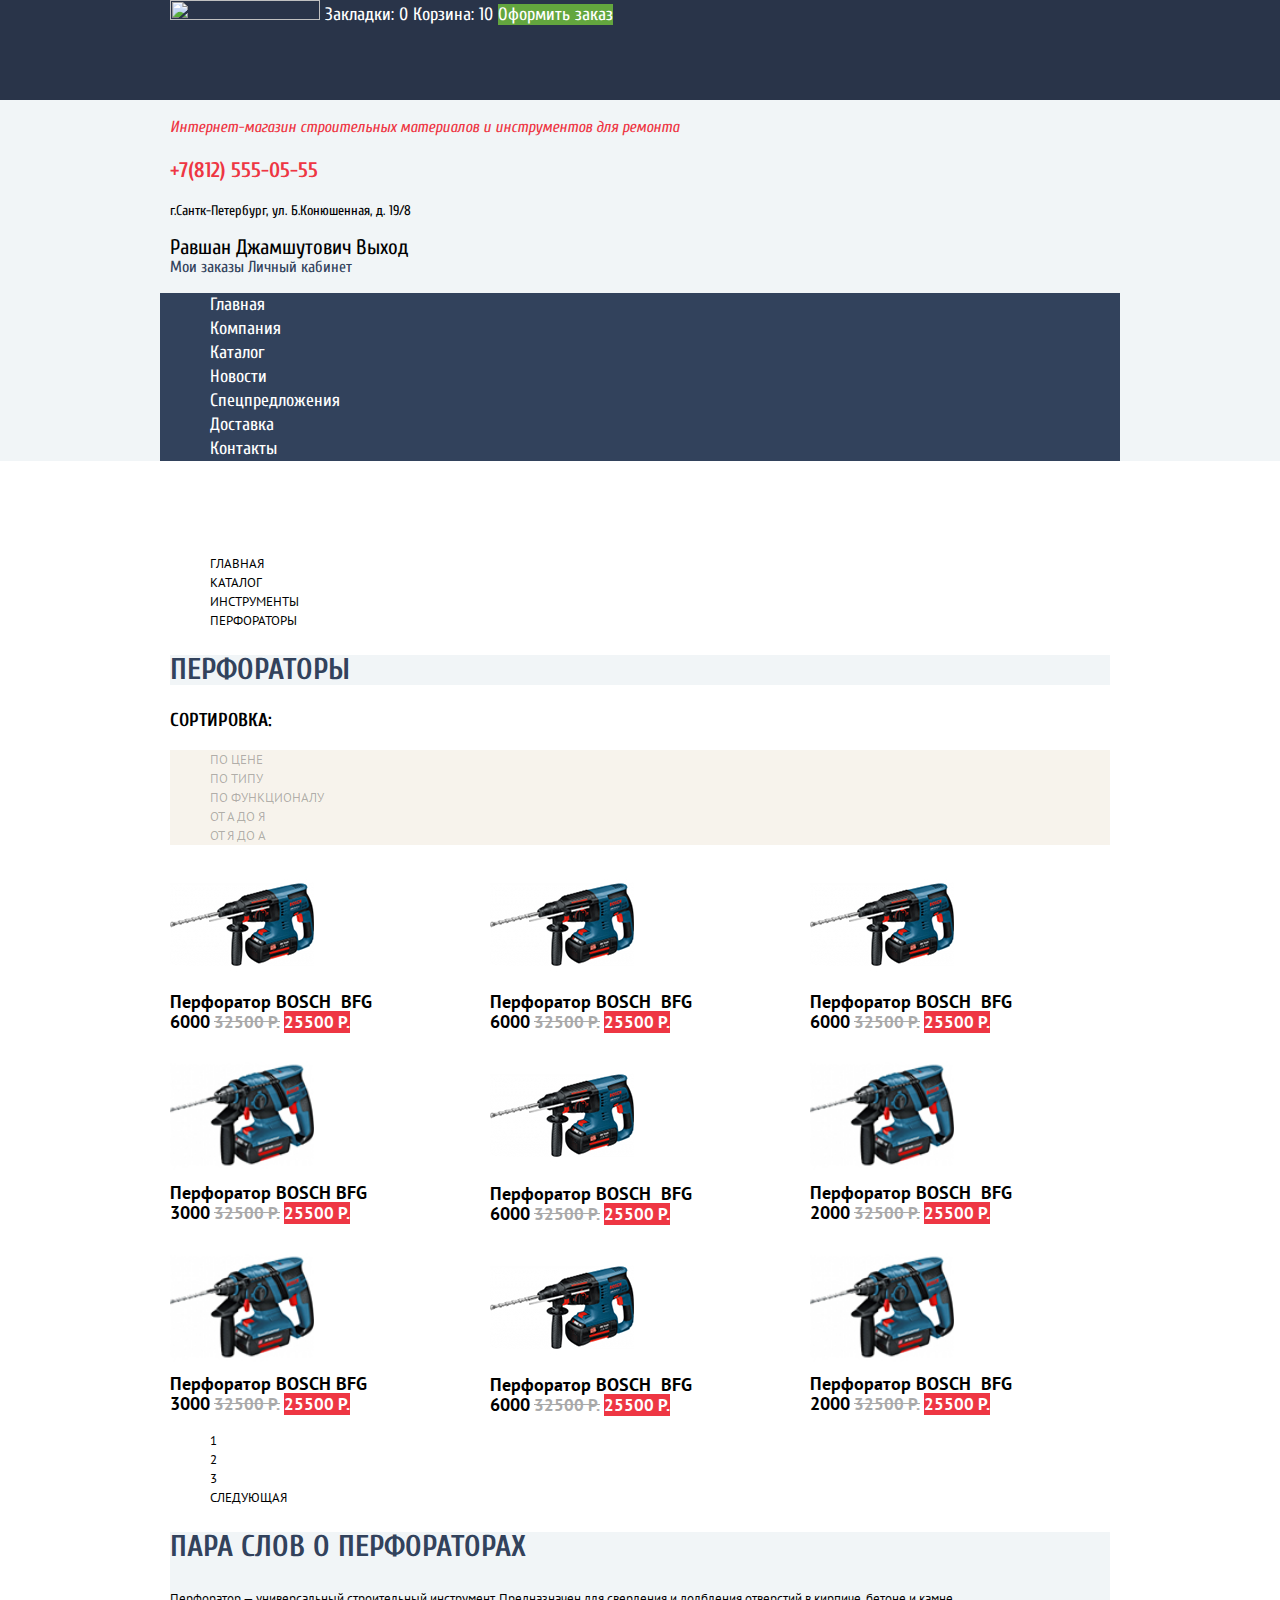
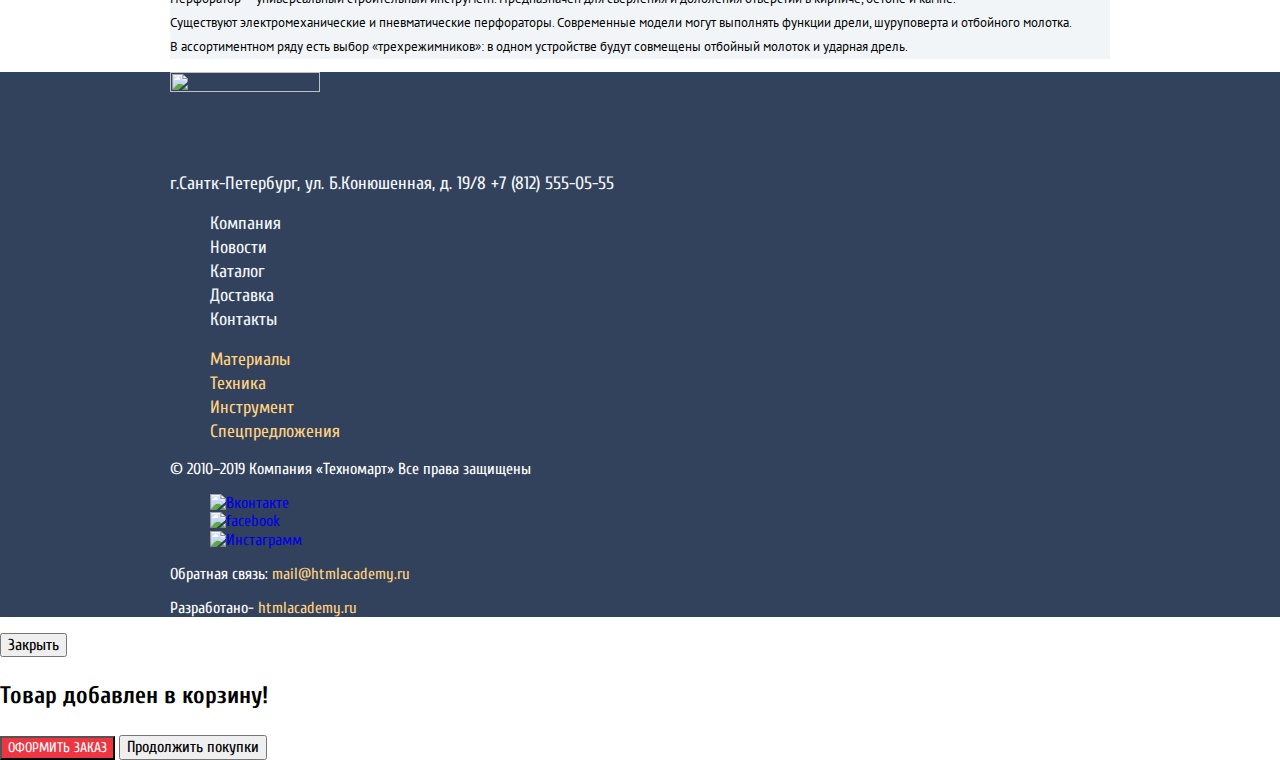
==== catalog.html @ 613af3d2 "added grids for catalog page" ====
<!DOCTYPE html>
<html lang="ru">
<head>
  <meta charset="UTF-8">
  <link rel="icon" href="favicon.ico">
  <link rel="icon" href="favicon.ico">
  <link rel="icon" href="img/favicons/icon.svg" type="image/svg+xml">
  <link rel="apple-touch-icon" href="img/favicons/180.png">
  <link rel="manifest" href="manifest.webmanifest">
  <link rel="preconnect" href="https://fonts.gstatic.com">
  <link
    href="https://fonts.googleapis.com/css2?family=Cuprum:ital,wght@0,700;1,400&family=PT+Sans:ital,wght@0,700;1,400&display=swap"
    rel="stylesheet">
  <link href="https://fonts.googleapis.com/css2?family=PT+Sans:ital,wght@0,700;1,400&display=swap" rel="stylesheet">
  <link href="css/normalize.css" rel="stylesheet">
  <link href="css/style.css" rel="stylesheet">
  <title>Каталог Academy: Техномарт</title>
</head>
<body class="page-body">
<header class="header-main">
  <section class="header-top">
    <div class="header-top-content content-center">
      <a class="logo-main-header"><img src="https://via.placeholder.com/150x100" width="150" height="100" alt=""></a>
      <a class="bookmarks" href="blank.html">Закладки: 0</a>
      <a class="basket" href="blank.html">Корзина: 10</a>
      <a class="make-oder" href="blank.html">Оформить заказ</a>
    </div>
  </section>
  <section class="header-info content-center">
    <p class="about-shop-text">Интернет-магазин
      строительных материалов и&nbsp;инструментов для ремонта</p>
    <address class="contacts">
      <a class="contacts-phone" href="tel:+78125550555">+7(812) 555-05-55</a>
      <p>г.Сантк-Петербург, ул. Б.Конюшенная, д. 19/8</p>
    </address>
    <div class="login-section">
      <a class="user-name" href="blank.html">Равшан Джамшутович</a>
      <a class="link-exit" href="blank.html">Выход</a>
      <div class="cabinet-section">
        <a class="link-user-orders" href="blank.html">Мои заказы</a>
        <a class="link-user-cabinet" href="blank.html">Личный кабинет</a>
      </div>
    </div>
  </section>
  <nav class="header-navigation content-center">
    <ul class="nav-site clear-list">
      <li class="nav-site-item"><a href="index.html">Главная</a></li>
      <li class="nav-site-item"><a href="blank.html">Компания</a></li>
      <li class="nav-site-item"><a>Каталог</a></li>
      <li class="nav-site-item"><a href="blank.html">Новости</a></li>
      <li class="nav-site-item"><a href="blank.html">Спецпредложения</a></li>
      <li class="nav-site-item"><a href="blank.html">Доставка</a></li>
      <li class="nav-site-item"><a href="blank.html">Контакты</a></li>
    </ul>
  </nav>
</header>

<main class="container content-center">
  <ul class="breadcrumbs clear-list">
    <li>
      <a href="index.html">Главная</a>
    </li>
    <li>
      <a href="catalog.html">Каталог</a>
    </li>
    <li>
      <a href="#">Инструменты</a>
    </li>
    <li>
      <a href="#">Перфораторы</a>
    </li>
  </ul>

  <h2 class="catalog-title">Перфораторы</h2>

  <section class="catalog-goods">
    <section class="sorting">
      <h3>Сортировка:</h3>
      <ul class="sorting-list clear-list">
        <li class="sorting-list-item"><a>По цене</a></li>
        <li class="sorting-list-item"><a>По типу</a></li>
        <li class="sorting-list-item"><a>По функционалу</a></li>
        <li class="sorting-list-item"><a>от А до Я</a></li>
        <li class="sorting-list-item"><a>от Я до А</a></li>
      </ul>
    </section>
    <section class="goods">
      <ul class="goods-list clear-list catalog-grid">
        <li class="goods-item">
          <img src="img/bosch_6000.jpg" width="144" height="128" alt="Перфоратор BOSCH  BFG 6000">
          <a class="goods-link" href="blank.html">Перфоратор BOSCH  BFG 6000</a>
          <del>32500 Р.</del>
          <a class="button-goods-item" href="blank.html">25500 Р.</a>
        </li>
        <li class="goods-item">
          <img src="img/bosch_6000.jpg" width="144" height="128" alt="Перфоратор BOSCH  BFG 6000">
          <a class="goods-link" href="blank.html">Перфоратор BOSCH  BFG 6000</a>
          <del>32500 Р.</del>
          <a class="button-goods-item" href="blank.html">25500 Р.</a>
        </li>
        <li class="goods-item">
          <img src="img/bosch_6000.jpg" width="144" height="128" alt="Перфоратор BOSCH  BFG 6000">
          <a class="goods-link" href="blank.html">Перфоратор BOSCH  BFG 6000</a>
          <del>32500 Р.</del>
          <a class="button-goods-item" href="blank.html">25500 Р.</a>
        </li>
        <li class="goods-item">
          <img src="img/bosch_3000.jpg" width="144" height="128" alt="Перфоратор BOSCH  BFG 3000">
          <a class="goods-link" href="blank.html">Перфоратор BOSCH BFG 3000</a>
          <del>32500 Р.</del>
          <a class="button-goods-item" href="blank.html">25500 Р.</a>
        </li>
        <li class="goods-item">
          <img src="img/bosch_6000.jpg" width="144" height="128" alt="Перфоратор BOSCH  BFG 6000">
          <a class="goods-link" href="blank.html">Перфоратор BOSCH  BFG 6000</a>
          <del>32500 Р.</del>
          <a class="button-goods-item" href="blank.html">25500 Р.</a>
        </li>
        <li class="goods-item">
          <img src="img/bosch_2000.jpg" width="144" height="128" alt="Перфоратор BOSCH  BFG 2000">
          <a class="goods-link" href="blank.html">Перфоратор BOSCH  BFG 2000</a>
          <del>32500 Р.</del>
          <a class="button-goods-item" href="blank.html">25500 Р.</a>
        </li>
        <li class="goods-item">
          <img src="img/bosch_3000.jpg" width="144" height="128" alt="Перфоратор BOSCH BFG 3000">
          <a class="goods-link" href="blank.html">Перфоратор BOSCH BFG 3000</a>
          <del>32500 Р.</del>
          <a class="button-goods-item" href="blank.html">25500 Р.</a>
        </li>
        <li class="goods-item">
          <img src="img/bosch_6000.jpg" width="144" height="128" alt="Перфоратор BOSCH  BFG 6000">
          <a class="goods-link" href="blank.html">Перфоратор BOSCH  BFG 6000</a>
          <del>32500 Р.</del>
          <a class="button-goods-item" href="blank.html">25500 Р.</a>
        </li>
        <li class="goods-item">
          <img src="img/bosch_2000.jpg" width="144" height="128" alt="Перфоратор BOSCH  BFG 2000">
          <a class="goods-link" href="blank.html">Перфоратор BOSCH  BFG 2000</a>
          <del>32500 Р.</del>
          <a class="button-goods-item" href="blank.html">25500 Р.</a>
        </li>
      </ul>
    </section>
    <ul class="pagination-list clear-list">
      <li class="pagination-item">
        <a>1</a>
      </li>
      <li class="pagination-item">
        <a href="#">2</a>
      </li>
      <li class="pagination-item">
        <a href="#">3</a>
      </li>
      <li class="pagination-item">
        <a href="#">Следующая</a>
      </li>
    </ul>
  </section>
  <article class="info-descriptions-goods">
    <h2>Пара слов о перфораторах</h2>
    <p>Перфоратор — универсальный строительный инструмент. Предназначен для сверления и долбления отверстий в кирпиче,
      бетоне и камне.<br>
      Существуют электромеханические и пневматические перфораторы. Современные модели могут выполнять функции дрели,
      шуруповерта и отбойного молотка.<br>
      В ассортиментном ряду есть выбор «трехрежимников»: в одном устройстве будут совмещены отбойный молоток и ударная
      дрель.</p>
  </article>

</main>


<footer class="main-footer">
  <div class="footer-nav content-center">
    <a class="logo-main-footer"><img src="https://via.placeholder.com/150x100" width="150" height="100" alt=""></a>
    <section class="footer-nav">
      <address class="footer-nav-contacts">
        г.Сантк-Петербург, ул. Б.Конюшенная, д. 19/8
        <a class="footer-nav-phone" href="tel:+78125550555">+7 (812) 555-05-55</a>
      </address>
      <ul class="footer-menu clear-list">
        <li class="footer-menu-item"><a href="blank.html">Компания</a></li>
        <li class="footer-menu-item"><a href="blank.html">Новости</a></li>
        <li class="footer-menu-item"><a href="catalog.html">Каталог</a></li>
        <li class="footer-menu-item"><a href="blank.html">Доставка</a></li>
        <li class="footer-menu-item"><a href="blank.html">Контакты</a></li>
      </ul>

      <ul class="footer-category clear-list">
        <li class="footer-category-item"><a href="blank.html">Материалы</a></li>
        <li class="footer-category-item"><a href="blank.html">Техника</a></li>
        <li class="footer-category-item"><a href="catalog.html">Инструмент</a></li>
        <li class="footer-category-item"><a href="blank.html">Спецпредложения</a></li>
      </ul>
    </section>
  </div>
  <div class="bottom-footer-content content-center">
    <p class="bottom-info">© 2010–2019 Компания «Техномарт»
      Все права защищены</p>
    <ul class="social-list clear-list">
      <li class="social-list-item">
        <a class="button-social" href="#">
          <img src="img/vk.png" width="44" height="44" alt="Вконтакте">
        </a>
      </li>
      <li class="social-list-item">
        <a class="button-social" href="#">
          <img src="img/fb.png" width="44" height="44" alt="facebook">
        </a>
      </li>
      <li class="social-list-item">
        <a class="button-social" href="#">
          <img src="img/inst.png" width="44" height="44" alt="Инстаграмм">
        </a>
      </li>
    </ul>

    <p class="bottom-info">Обратная связь:
      <a href="mailto:mail@htmlacademy.ru">mail@htmlacademy.ru</a>
    </p>
    <p class="bottom-info">Разработано-
      <a href="https://htmlacademy.ru/intensive/htmlcss">htmlacademy.ru</a>
    </p>
  </div>
  </section>
</footer>

<section class="modal-message-add-good">
  <button class="modal-button-close" type="button">Закрыть</button>
  <p>Товар добавлен в корзину!</p>
  <button class="button modal-button" type="button">Оформить заказ</button>
  <button type="button">Продолжить покупки</button>
</section>
</body>
</html>
---- css/style.css ----
:root {
  --basic-spaces: #3BBCE3;
  --basic-lite-pink: #DC91D8;
  --brown-600-rgba-05: rgba(255, 209, 128, 0.5);
  --white-900: #FFFFFF;
  --white-800: #F1F5F7;
  --white-700: #F9F5F0;
  --white-600: #F3F7F9;
  --white-500: #F4F4F4;
  --white-900-rgba-05: rgba(255, 255, 255, 0.5);
  --white-900-rgba-03: rgba(255, 255, 255, 0.3);
  --black-900: #000000;
  --black-800: #161D29;
  --black-700: #1D2739;
  --black-600: #293449;
  --black-500: #32425C;
  --black-900-rgba-03: rgba(0, 0, 0, 0.3);
  --basic-golden-tainoi: #FFBF47;
  --basic-light-orange: #FFD180;
  --gray-900: #A9A9A9;
  --gray-850-rgba-05: rgba(241, 245, 247, 0.5);
  --gray-800-rgba-03: rgba(197, 197, 197, 0.3);
  --gray-700-rgba-03: rgba(169, 169, 169, 0.3);
  --gray-800: #A9A9A9;
  --gray-700: #C5C5C5;
  --gray-600: #F7F3EC;
  --green-900: #63A63E;
  --green-800: #5FBB2D;
  --green-700: #8ED78F;
  --red-900: #BA2732;
  --red-800: #CA2C37;
  --red-700: #EE3643;
  --red-600: #EE3643;
}

/*global*/

.page {
  height: 100%;
}

.page-body {
  background-color: var(--white-900);
  font-family: "Cuprum", sans-serif;
  font-weight: 400;
}

.content-center {
  width: 940px;
  margin: 0 auto;
  padding: 0 10px;
}

.clear-list {
  list-style: none;
}

.page-body a {
  text-decoration: none;
}

.page-body img {
  max-width: 100%;
  height: auto;
}

/*header*/

.header-main {
  background-color: var(--white-800);

  margin-bottom: 93px;
}

.header-top {
  font-size: 18px;
  line-height: 24px;
  background-color: var(--black-600);

}

.header-top a {
  color: var(--white-900);
}

.bookmarks:active,
.basket:active {
  color: var(--white-900-rgba-05);
  background-color: var(--black-800);
}

.make-oder {
  background-color: var(--green-900);
}

.make-oder:hover {
  background-color: var(--green-800);
}

.make-oder:active {
  color: var(--white-900-rgba-05);
}

/*header-info*/

.about-shop-text {
  color: var(--red-600);
  font-style: italic;
  font-size: 16px;
  line-height: 23px;
}

.contacts-phone {
  color: var(--red-600);
  font-style: normal;
  font-weight: 700;
  font-size: 21px;
  line-height: 30px;
}

.contacts p {
  font-style: normal;
  font-size: 14px;
  line-height: 24px;
}

.login-section a {
  font-size: 21px;
  line-height: 21px;
  color: var(--black-900);
}

.login-section a:hover {
  color: var(--red-700);
}

.login-section a:active {
  color: var(--gray-700);
}

.header-navigation {
  background-color: var(--black-500);
}

.nav-site a {
  color: var(--white-900);
  font-size: 18px;
  line-height: 24px;
}

.nav-site-item a:hover {
  background-color: var(--black-600);
}

.nav-site-item a:active {
  background-color: var(--black-700);
  color: var(--white-900-rgba-05);
}

/*catalog*/
.cabinet-section a {
  font-size: 16px;
  line-height: 18px;
  color: var(--black-500);
}

/*main*/

.container h2 {
  color: var(--black-500);
  font-size: 30px;
  line-height: 30px;
  text-transform: uppercase;
}

.offers-day {
  color: var(--white-900);
  margin-bottom: 25px;
}

.offers-list {
  display: grid;
  grid-template-columns: 1fr 1fr 1fr;
  grid-template-rows: 1fr 1fr 1fr;
  gap: 20px;
  margin: 0;
  padding: 0;
}

.carousel-item {
  grid-column: 1 / 3;
  grid-row: 2 / 4;
}

.offers-item {
  background-color: var(--gray-900);
  width: 300px;
  height: 123px;
}

.offers-item a {
  background-color: var(--white-900-rgba-03);
}

.offers-item a:hover {
  background-color: var(--gray-800-rgba-03);
}

.offers-item a:active {
  background-color: var(--gray-700-rgba-03);
}

.offers-item-title {
  font-weight: 700;
  font-size: 24px;
  line-height: 30px;
}

.carousel-item {
  width: 620px;
  height: 266px;
  margin: 0;
}

.carousel {
  width: 620px;
  height: 266px;
  background-image: url("../img/main_slider_img.jpg");
  background-color: var(--gray-900);
  margin: 0px;
}

.carousel h3 {
  font-weight: 700;
  font-size: 36px;
  line-height: 36px;
  color: var(--white-900);
  margin: 0;
}

.carousel p {
  color: var(--white-900);
  font-size: 18px;
  line-height: 24px;
}

 .goods {
  font-family: "PT Sans", "Arial", sans-serif;
  font-weight: 700;
}

.goods-list {
  margin: 0;
  padding: 0;
  display: grid;
  grid-template-columns: 1fr 1fr 1fr 1fr;
  gap: 20px;
}

.catalog-grid {
  grid-template-columns: 1fr 1fr 1fr;
}

.goods-item {
  width: 220px;
}

.goods-link {
  color: var(--black-900);
  font-size: 18px;
  line-height: 20px;
}

.button-goods-item {
  color: var(--white-900);
  font-size: 17px;
  line-height: 18px;
}

.goods-item del {
  color: var(--gray-900);
  font-size: 17px;
  line-height: 18px;
}

.popular-goods-header,
.popular-brands {
  background-color: var(--white-700);
  margin-bottom: 20px;
}

.popular-brands-list {
  margin: 0 0 70px 0;
  padding: 0;
  display: grid;
  grid-template-columns: 1fr 1fr 1fr 1fr;
  gap: 20px;
 }

.popular-brands-item {
  width: 220px;
  height: 145px;
}

.services {
  background-color: var(--white-800);
  margin-bottom: 70px;
}

.services p {
  font-family: "PT Sans", "Arial", sans-serif;
  font-size: 13px;
  line-height: 24px;
}

.services-item button {
  color: var(--white-900);
  background-color: var(--black-500);
  font-weight: 700;
  font-size: 21px;
  line-height: 30px;
}

.services-item button:hover {
  background-color: var(--black-600);
}

.services-item button:focus {
  color: var(--black-500);
  background-color: var(--white-900);
}

.description {
  display: grid;
  grid-template-columns: 1fr 1fr;
}

.description p {
  font-family: "PT Sans", "Arial", sans-serif;
  font-size: 13px;
  line-height: 24px;
}

.partner-list-item {
  color: var(--black-900);
  font-size: 18px;
  line-height: 24px;
}

/*catalog*/

.breadcrumbs a {
  font-family: "PT Sans", "Arial", sans-serif;
  color: var(--black-900);
  font-size: 13px;
  line-height: 18px;
  text-transform: uppercase;
}

.catalog-title {
  background-color: var(--white-800);
}

.sorting {
  text-transform: uppercase;
}

.sorting-list {
  background-color: var(--gray-600);
}

.sorting-list a {
  font-family: "PT Sans", "Arial", sans-serif;
  color: var(--black-900-rgba-03);
  font-size: 13px;
  line-height: 18px;
  border-bottom: var(--red-700);
}

.sorting-list a:hover {
  color: var(--black-900);
  text-decoration: underline;
}

.sorting-list a:active {
  color: var(--red-700);
  text-decoration: none;
}

.pagination-list a {
  font-family: "PT Sans", "Arial", sans-serif;
  color: var(--black-900);
  font-size: 13px;
  line-height: 18px;
  text-transform: uppercase;
}

.description {
  margin-bottom: 70px;
}

.info-descriptions-goods {
  background-color: var(--white-800);
}

.info-descriptions-goods p {
  font-family: "PT Sans", "Arial", sans-serif;
  color: var(--black-900);
  font-size: 13px;
  line-height: 24px;
}

/*footer*/

.main-footer {
  background-color: var(--black-500);
}

.footer-nav-contacts,
.footer-nav-phone {
  font-size: 18px;
  line-height: 24px;
  font-style: normal;
  color: var(--white-600);
}

.footer-menu-item a {
  font-size: 18px;
  line-height: 24px;
  color: var(--white-800);
}

.footer-menu-item a:hover {
  text-decoration: underline;
}

.footer-menu-item a:active {
  color: var(--gray-850-rgba-05);
  text-decoration: none;
}

.footer-category-item a {
  font-size: 18px;
  line-height: 24px;
  color: var(--basic-light-orange);
}

.footer-category-item a:hover {
  text-decoration: underline;
}

.footer-category-item a:active {
  color: var(--brown-600-rgba-05);
  text-decoration: none;
}

.bottom-footer {
  background-color: var(--black-600);
}

.bottom-info {
  font-size: 16px;
  line-height: 18px;
  color: var(--white-900);
}

.bottom-info a {
  color: var(--basic-light-orange);
}

.bottom-info a:hover {
  text-decoration: underline;
}

.bottom-info a:active {
  text-decoration: none;
  color: var(--red-900);
}

.footer-modal-message {
  background-color: var(--white-500);
}

/*catalog*/

.modal-message-add-good {
  background-color: var(--white-900);
}

.modal-message-add-good p {
  font-weight: 700;
  font-size: 24px;
  line-height: 30px;
}

/*button*/

.button {
  line-height: 18px;
  font-size: 14px;
  color: var(--white-900);
  text-transform: uppercase;
  text-align: center;
}

.link-get-info {
  background-color: var(--red-600);
}

.link-get-info:hover {
  background-color: var(--red-800);
}

.link-get-info:active {
  background-color: var(--red-900);
}

.button-goods-item {
  background-color: var(--red-600);
}

.modal-button {
  background-color: var(--red-600);
}
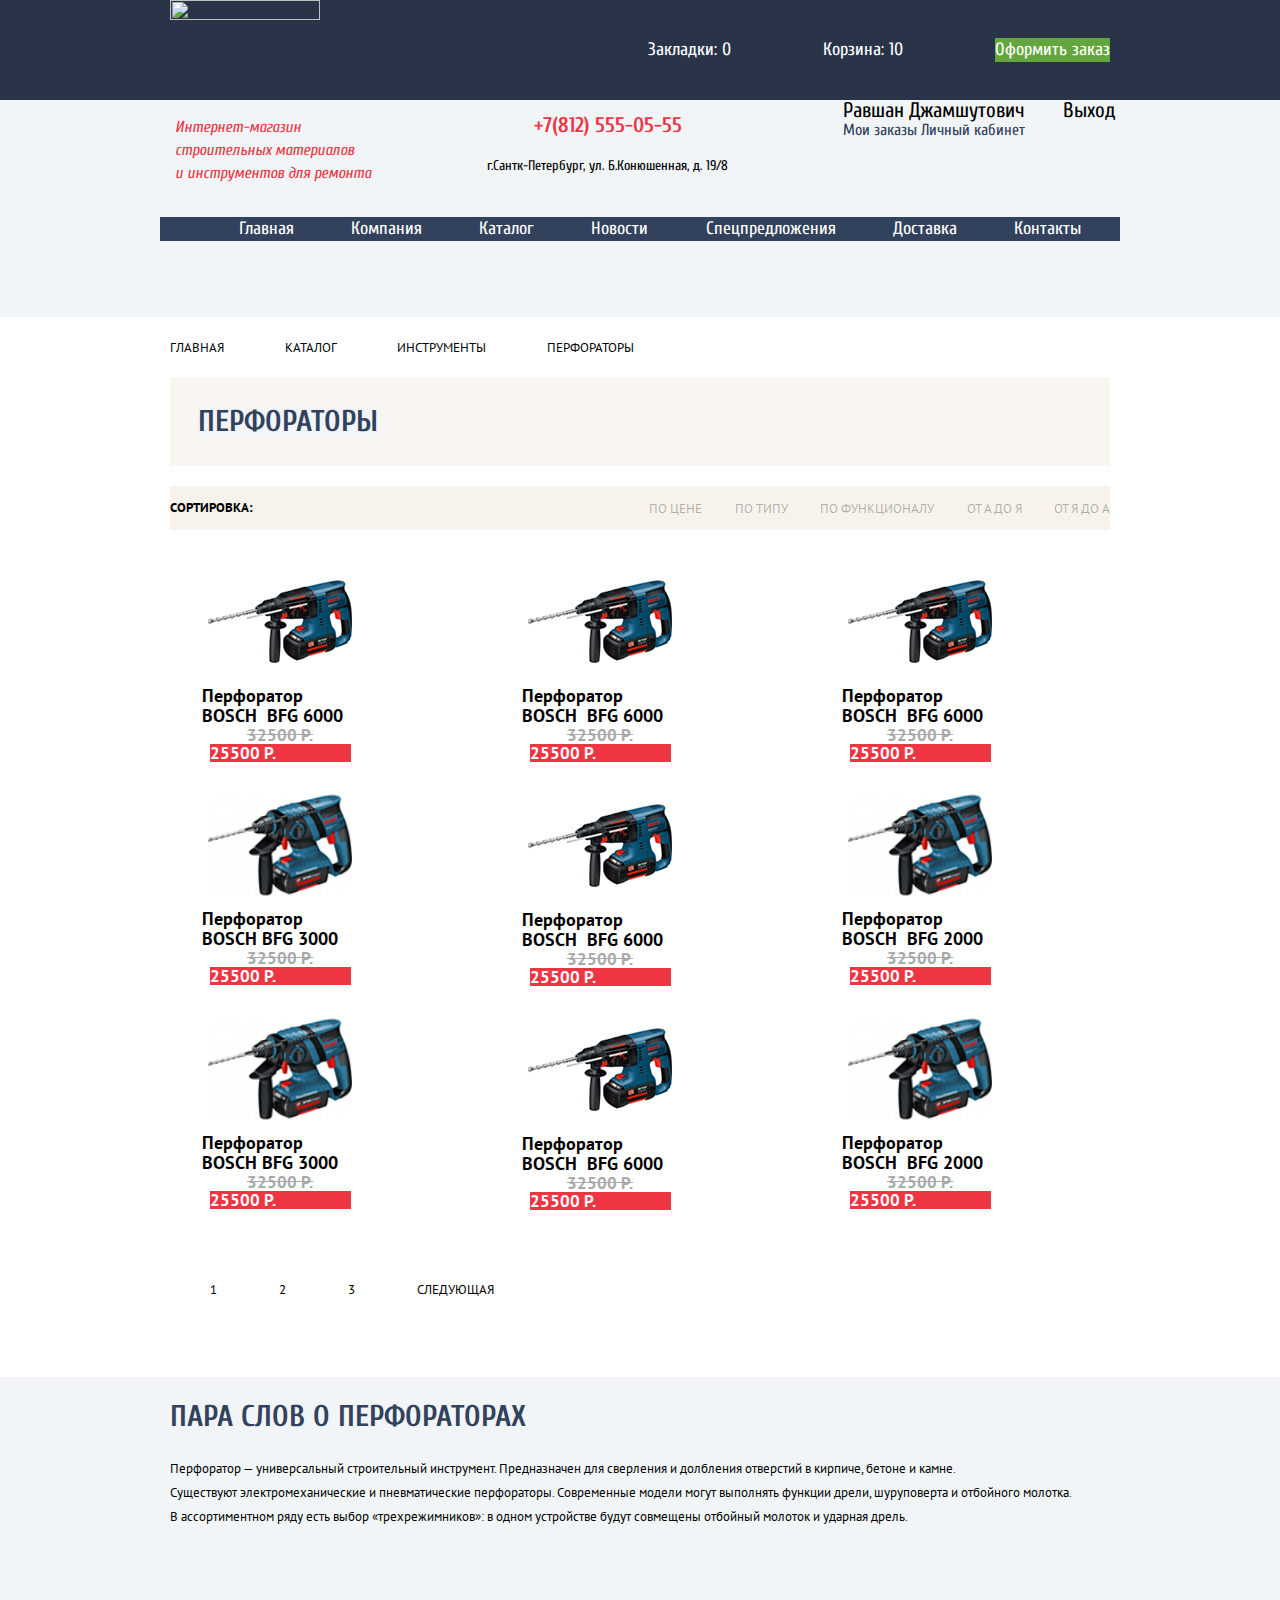
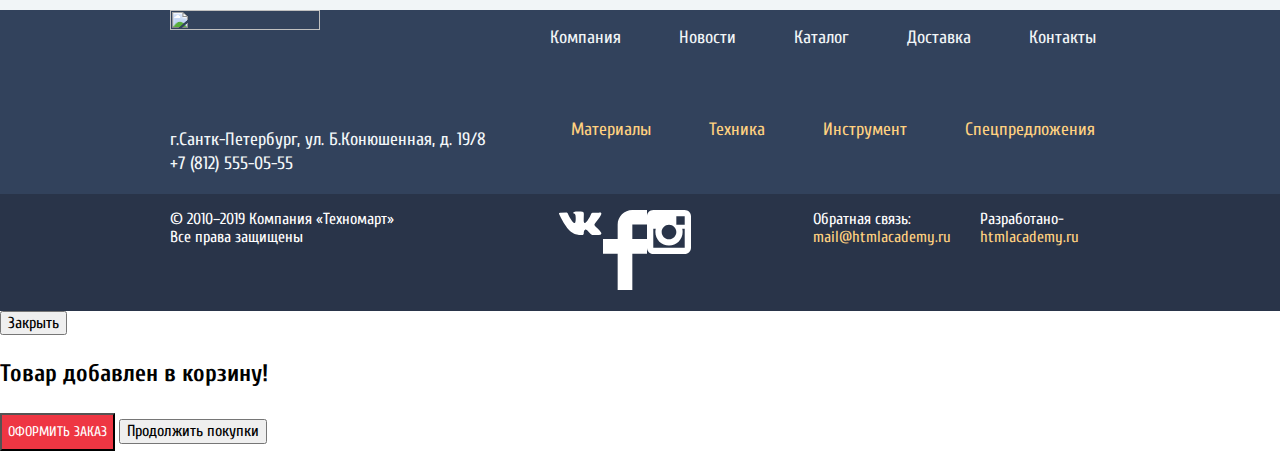
==== commit cd0cc4cf: "catalog for first checking" ====
--- a/catalog.html
+++ b/catalog.html
@@ -1,8 +1,7 @@
 <!DOCTYPE html>
-<html lang="ru">
+<html class="page" lang="ru">
 <head>
   <meta charset="UTF-8">
-  <link rel="icon" href="favicon.ico">
   <link rel="icon" href="favicon.ico">
   <link rel="icon" href="img/favicons/icon.svg" type="image/svg+xml">
   <link rel="apple-touch-icon" href="img/favicons/180.png">
@@ -17,13 +16,15 @@
   <title>Каталог Academy: Техномарт</title>
 </head>
 <body class="page-body">
-<header class="header-main">
+<header class="header-main catalog-style-header">
   <section class="header-top">
     <div class="header-top-content content-center">
       <a class="logo-main-header"><img src="https://via.placeholder.com/150x100" width="150" height="100" alt=""></a>
-      <a class="bookmarks" href="blank.html">Закладки: 0</a>
-      <a class="basket" href="blank.html">Корзина: 10</a>
-      <a class="make-oder" href="blank.html">Оформить заказ</a>
+      <div class="user-info">
+        <a class="bookmarks" href="blank.html">Закладки: 0</a>
+        <a class="basket" href="blank.html">Корзина: 10</a>
+        <a class="make-oder" href="blank.html">Оформить заказ</a>
+      </div>
     </div>
   </section>
   <section class="header-info content-center">
@@ -33,9 +34,11 @@
       <a class="contacts-phone" href="tel:+78125550555">+7(812) 555-05-55</a>
       <p>г.Сантк-Петербург, ул. Б.Конюшенная, д. 19/8</p>
     </address>
-    <div class="login-section">
-      <a class="user-name" href="blank.html">Равшан Джамшутович</a>
-      <a class="link-exit" href="blank.html">Выход</a>
+    <div class="user-section">
+      <div class="login-section">
+        <a class="user-name" href="blank.html">Равшан Джамшутович</a>
+        <a class="link-exit" href="blank.html">Выход</a>
+      </div>
       <div class="cabinet-section">
         <a class="link-user-orders" href="blank.html">Мои заказы</a>
         <a class="link-user-cabinet" href="blank.html">Личный кабинет</a>
@@ -55,144 +58,152 @@
   </nav>
 </header>
 
-<main class="container content-center">
-  <ul class="breadcrumbs clear-list">
-    <li>
-      <a href="index.html">Главная</a>
-    </li>
-    <li>
-      <a href="catalog.html">Каталог</a>
-    </li>
-    <li>
-      <a href="#">Инструменты</a>
-    </li>
-    <li>
-      <a href="#">Перфораторы</a>
-    </li>
-  </ul>
-
-  <h2 class="catalog-title">Перфораторы</h2>
-
-  <section class="catalog-goods">
-    <section class="sorting">
-      <h3>Сортировка:</h3>
-      <ul class="sorting-list clear-list">
-        <li class="sorting-list-item"><a>По цене</a></li>
-        <li class="sorting-list-item"><a>По типу</a></li>
-        <li class="sorting-list-item"><a>По функционалу</a></li>
-        <li class="sorting-list-item"><a>от А до Я</a></li>
-        <li class="sorting-list-item"><a>от Я до А</a></li>
+<main class="container">
+  <div class="container-part-1 content-center">
+    <ul class="breadcrumbs clear-list">
+      <li>
+        <a href="index.html">Главная</a>
+      </li>
+      <li>
+        <a href="catalog.html">Каталог</a>
+      </li>
+      <li>
+        <a href="#">Инструменты</a>
+      </li>
+      <li>
+        <a href="#">Перфораторы</a>
+      </li>
+    </ul>
+    <div class="section-title">
+      <h2 class="catalog-title">Перфораторы</h2>
+    </div>
+    <section class="catalog-goods">
+      <section class="sorting">
+        <h3 class="title-sorting">сортировка:</h3>
+        <ul class="sorting-list clear-list">
+          <li class="sorting-list-item"><a>По цене</a></li>
+          <li class="sorting-list-item"><a>По типу</a></li>
+          <li class="sorting-list-item"><a>По функционалу</a></li>
+          <li class="sorting-list-item"><a>от А до Я</a></li>
+          <li class="sorting-list-item"><a>от Я до А</a></li>
+        </ul>
+      </section>
+      <section class="goods">
+        <ul class="goods-list clear-list catalog-grid">
+          <li class="goods-item">
+            <img src="img/bosch_6000.jpg" width="144" height="128" alt="Перфоратор BOSCH  +BFG 6000">
+            <a class="goods-link" href="blank.html">Перфоратор BOSCH + BFG 6000</a>
+            <del>32500 Р.</del>
+            <a class="button-goods-item" href="blank.html">25500 Р.</a>
+          </li>
+          <li class="goods-item">
+            <img src="img/bosch_6000.jpg" width="144" height="128" alt="Перфоратор BOSCH  +BFG 6000">
+            <a class="goods-link" href="blank.html">Перфоратор BOSCH + BFG 6000</a>
+            <del>32500 Р.</del>
+            <a class="button-goods-item" href="blank.html">25500 Р.</a>
+          </li>
+          <li class="goods-item">
+            <img src="img/bosch_6000.jpg" width="144" height="128" alt="Перфоратор BOSCH  +BFG 6000">
+            <a class="goods-link" href="blank.html">Перфоратор BOSCH + BFG 6000</a>
+            <del>32500 Р.</del>
+            <a class="button-goods-item" href="blank.html">25500 Р.</a>
+          </li>
+          <li class="goods-item">
+            <img src="img/bosch_3000.jpg" width="144" height="128" alt="Перфоратор BOSCH + BFG 3000">
+            <a class="goods-link" href="blank.html">Перфоратор BOSCH BFG 3000</a>
+            <del>32500 Р.</del>
+            <a class="button-goods-item" href="blank.html">25500 Р.</a>
+          </li>
+          <li class="goods-item">
+            <img src="img/bosch_6000.jpg" width="144" height="128" alt="Перфоратор BOSCH  +BFG 6000">
+            <a class="goods-link" href="blank.html">Перфоратор BOSCH + BFG 6000</a>
+            <del>32500 Р.</del>
+            <a class="button-goods-item" href="blank.html">25500 Р.</a>
+          </li>
+          <li class="goods-item">
+            <img src="img/bosch_2000.jpg" width="144" height="128" alt="Перфоратор BOSCH  +BFG 2000">
+            <a class="goods-link" href="blank.html">Перфоратор BOSCH + BFG 2000</a>
+            <del>32500 Р.</del>
+            <a class="button-goods-item" href="blank.html">25500 Р.</a>
+          </li>
+          <li class="goods-item">
+            <img src="img/bosch_3000.jpg" width="144" height="128" alt="Перфоратор BOSCH BFG 3000">
+            <a class="goods-link" href="blank.html">Перфоратор BOSCH BFG 3000</a>
+            <del>32500 Р.</del>
+            <a class="button-goods-item" href="blank.html">25500 Р.</a>
+          </li>
+          <li class="goods-item">
+            <img src="img/bosch_6000.jpg" width="144" height="128" alt="Перфоратор BOSCH  +BFG 6000">
+            <a class="goods-link" href="blank.html">Перфоратор BOSCH + BFG 6000</a>
+            <del>32500 Р.</del>
+            <a class="button-goods-item" href="blank.html">25500 Р.</a>
+          </li>
+          <li class="goods-item">
+            <img src="img/bosch_2000.jpg" width="144" height="128" alt="Перфоратор BOSCH  +BFG 2000">
+            <a class="goods-link" href="blank.html">Перфоратор BOSCH + BFG 2000</a>
+            <del>32500 Р.</del>
+            <a class="button-goods-item" href="blank.html">25500 Р.</a>
+          </li>
+        </ul>
+      </section>
+      <ul class="pagination-list clear-list">
+        <li class="pagination-item">
+          <a>1</a>
+        </li>
+        <li class="pagination-item">
+          <a href="#">2</a>
+        </li>
+        <li class="pagination-item">
+          <a href="#">3</a>
+        </li>
+        <li class="pagination-item">
+          <a href="#">Следующая</a>
+        </li>
       </ul>
     </section>
-    <section class="goods">
-      <ul class="goods-list clear-list catalog-grid">
-        <li class="goods-item">
-          <img src="img/bosch_6000.jpg" width="144" height="128" alt="Перфоратор BOSCH  -BFG 6000">
-          <a class="goods-link" href="blank.html">Перфоратор BOSCH - BFG 6000</a>
-          <del>32500 Р.</del>
-          <a class="button-goods-item" href="blank.html">25500 Р.</a>
-        </li>
-        <li class="goods-item">
-          <img src="img/bosch_6000.jpg" width="144" height="128" alt="Перфоратор BOSCH  -BFG 6000">
-          <a class="goods-link" href="blank.html">Перфоратор BOSCH - BFG 6000</a>
-          <del>32500 Р.</del>
-          <a class="button-goods-item" href="blank.html">25500 Р.</a>
-        </li>
-        <li class="goods-item">
-          <img src="img/bosch_6000.jpg" width="144" height="128" alt="Перфоратор BOSCH  -BFG 6000">
-          <a class="goods-link" href="blank.html">Перфоратор BOSCH - BFG 6000</a>
-          <del>32500 Р.</del>
-          <a class="button-goods-item" href="blank.html">25500 Р.</a>
-        </li>
-        <li class="goods-item">
-          <img src="img/bosch_3000.jpg" width="144" height="128" alt="Перфоратор BOSCH - BFG 3000">
-          <a class="goods-link" href="blank.html">Перфоратор BOSCH BFG 3000</a>
-          <del>32500 Р.</del>
-          <a class="button-goods-item" href="blank.html">25500 Р.</a>
-        </li>
-        <li class="goods-item">
-          <img src="img/bosch_6000.jpg" width="144" height="128" alt="Перфоратор BOSCH  -BFG 6000">
-          <a class="goods-link" href="blank.html">Перфоратор BOSCH - BFG 6000</a>
-          <del>32500 Р.</del>
-          <a class="button-goods-item" href="blank.html">25500 Р.</a>
-        </li>
-        <li class="goods-item">
-          <img src="img/bosch_2000.jpg" width="144" height="128" alt="Перфоратор BOSCH  -BFG 2000">
-          <a class="goods-link" href="blank.html">Перфоратор BOSCH - BFG 2000</a>
-          <del>32500 Р.</del>
-          <a class="button-goods-item" href="blank.html">25500 Р.</a>
-        </li>
-        <li class="goods-item">
-          <img src="img/bosch_3000.jpg" width="144" height="128" alt="Перфоратор BOSCH BFG 3000">
-          <a class="goods-link" href="blank.html">Перфоратор BOSCH BFG 3000</a>
-          <del>32500 Р.</del>
-          <a class="button-goods-item" href="blank.html">25500 Р.</a>
-        </li>
-        <li class="goods-item">
-          <img src="img/bosch_6000.jpg" width="144" height="128" alt="Перфоратор BOSCH  -BFG 6000">
-          <a class="goods-link" href="blank.html">Перфоратор BOSCH - BFG 6000</a>
-          <del>32500 Р.</del>
-          <a class="button-goods-item" href="blank.html">25500 Р.</a>
-        </li>
-        <li class="goods-item">
-          <img src="img/bosch_2000.jpg" width="144" height="128" alt="Перфоратор BOSCH  -BFG 2000">
-          <a class="goods-link" href="blank.html">Перфоратор BOSCH - BFG 2000</a>
-          <del>32500 Р.</del>
-          <a class="button-goods-item" href="blank.html">25500 Р.</a>
-        </li>
-      </ul>
-    </section>
-    <ul class="pagination-list clear-list">
-      <li class="pagination-item">
-        <a>1</a>
-      </li>
-      <li class="pagination-item">
-        <a href="#">2</a>
-      </li>
-      <li class="pagination-item">
-        <a href="#">3</a>
-      </li>
-      <li class="pagination-item">
-        <a href="#">Следующая</a>
-      </li>
-    </ul>
-  </section>
-  <article class="info-descriptions-goods">
-    <h2>Пара слов о перфораторах</h2>
-    <p>Перфоратор — универсальный строительный инструмент. Предназначен для сверления и долбления отверстий в кирпиче,
-      бетоне и камне.<br>
-      Существуют электромеханические и пневматические перфораторы. Современные модели могут выполнять функции дрели,
-      шуруповерта и отбойного молотка.<br>
-      В ассортиментном ряду есть выбор «трехрежимников»: в одном устройстве будут совмещены отбойный молоток и ударная
-      дрель.</p>
-  </article>
-
+  </div>
+  <section class="services">
+    <div class="container-services content-center">
+      <article class="info-descriptions-goods">
+        <h2>Пара слов о перфораторах</h2>
+        <p>Перфоратор — универсальный строительный инструмент. Предназначен для сверления и долбления отверстий в
+          кирпиче,
+          бетоне и камне.<br>
+          Существуют электромеханические и пневматические перфораторы. Современные модели могут выполнять функции дрели,
+          шуруповерта и отбойного молотка.<br>
+          В ассортиментном ряду есть выбор «трехрежимников»: в одном устройстве будут совмещены отбойный молоток и
+          ударная
+          дрель.</p>
+      </article>
+    </div>
+  </section>
 </main>
 
 
 <footer class="main-footer">
   <div class="footer-nav content-center">
-    <a class="logo-main-footer"><img src="https://via.placeholder.com/150x100" width="150" height="100" alt=""></a>
-    <section class="footer-nav">
-      <address class="footer-nav-contacts">
-        г.Сантк-Петербург, ул. Б.Конюшенная, д. 19/8
+    <address class="footer-nav-contacts">
+      <a class="logo-main-footer"><img src="https://via.placeholder.com/150x100" width="150" height="100" alt=""></a>
+      <p>г.Сантк-Петербург, ул. Б.Конюшенная, д. 19/8
         <a class="footer-nav-phone" href="tel:+78125550555">+7 (812) 555-05-55</a>
-      </address>
+      </p>
+    </address>
+    <section class="footer-nav-menu">
       <ul class="footer-menu clear-list">
         <li class="footer-menu-item"><a href="blank.html">Компания</a></li>
         <li class="footer-menu-item"><a href="blank.html">Новости</a></li>
@@ -209,34 +220,36 @@
       </ul>
     </section>
   </div>
-  <div class="bottom-footer-content content-center">
-    <p class="bottom-info">© 2010–2019 Компания «Техномарт»
-      Все права защищены</p>
-    <ul class="social-list clear-list">
-      <li class="social-list-item">
-        <a class="button-social" href="#">
-          <img src="img/vk.png" width="44" height="44" alt="Вконтакте">
-        </a>
-      </li>
-      <li class="social-list-item">
-        <a class="button-social" href="#">
-          <img src="img/fb.png" width="44" height="44" alt="facebook">
-        </a>
-      </li>
-      <li class="social-list-item">
-        <a class="button-social" href="#">
-          <img src="img/inst.png" width="44" height="44" alt="Инстаграмм">
-        </a>
-      </li>
-    </ul>
-
-    <p class="bottom-info">Обратная связь:
-      <a href="mailto:mail@htmlacademy.ru">mail@htmlacademy.ru</a>
-    </p>
-    <p class="bottom-info">Разработано-
-      <a href="https://htmlacademy.ru/intensive/htmlcss">htmlacademy.ru</a>
-    </p>
-  </div>
+  <section class="bottom-footer">
+    <div class="bottom-footer-content content-center">
+      <p class="bottom-info">© 2010–2019 Компания «Техномарт»
+        Все права защищены</p>
+      <ul class="social-list clear-list">
+        <li class="social-list-item">
+          <a class="button-social" href="#">
+            <img src="img/icons/icon-vk.svg" width="44" height="44" alt="Вконтакте">
+          </a>
+        </li>
+        <li class="social-list-item">
+          <a class="button-social" href="#">
+            <img src="img/icons/icon-fb.svg" width="44" height="44" alt="facebook">
+          </a>
+        </li>
+        <li class="social-list-item">
+          <a class="button-social" href="#">
+            <img src="img/icons/icon-insta.svg" width="44" height="44" alt="Инстаграмм">
+          </a>
+        </li>
+      </ul>
+      <div class="footer-link-info">
+        <p class="bottom-info-link">Обратная связь:
+          <a href="mailto:mail@htmlacademy.ru">mail@htmlacademy.ru</a>
+        </p>
+        <p class="bottom-info-link">Разработано-
+          <a href="https://htmlacademy.ru/intensive/htmlcss">htmlacademy.ru</a>
+        </p>
+      </div>
+    </div>
   </section>
 </footer>
 
--- a/css/style.css
+++ b/css/style.css
@@ -69,14 +69,30 @@
 .header-main {
   background-color: var(--white-800);
 
+  padding-bottom: 60px;
   margin-bottom: 93px;
+}
+
+.catalog-style-header {
+  margin-bottom: 21px;
 }
 
 .header-top {
   font-size: 18px;
   line-height: 24px;
   background-color: var(--black-600);
-
+}
+
+.user-info {
+  width: 462px;
+  display: flex;
+  justify-content: space-between;
+}
+
+.header-top-content {
+  display: flex;
+  justify-content: space-between;
+  align-items: center;
 }
 
 .header-top a {
@@ -103,7 +119,14 @@
 
 /*header-info*/
 
+.header-info {
+  display: flex;
+  justify-content: space-between;
+  padding: 0 20px 0 30px;
+}
+
 .about-shop-text {
+  width: 197px;
   color: var(--red-600);
   font-style: italic;
   font-size: 16px;
@@ -124,6 +147,13 @@
   line-height: 24px;
 }
 
+.login-section {
+  width: 272px;
+  display: flex;
+  justify-content: space-between;
+  align-items: center;
+}
+
 .login-section a {
   font-size: 21px;
   line-height: 21px;
@@ -140,6 +170,11 @@
 
 .header-navigation {
   background-color: var(--black-500);
+}
+
+.nav-site {
+  display: flex;
+  justify-content: space-around;
 }
 
 .nav-site a {
@@ -244,7 +279,8 @@
   line-height: 24px;
 }
 
- .goods {
+.goods {
+  margin-bottom: 70px;
   font-family: "PT Sans", "Arial", sans-serif;
   font-weight: 700;
 }
@@ -262,10 +298,14 @@
 }
 
 .goods-item {
+  display: flex;
+  flex-direction: column;
+  align-items: center;
   width: 220px;
 }
 
 .goods-link {
+  width: 157px;
   color: var(--black-900);
   font-size: 18px;
   line-height: 20px;
@@ -278,12 +318,23 @@
 }
 
 .goods-item del {
+  display: block;
   color: var(--gray-900);
   font-size: 17px;
   line-height: 18px;
 }
 
-.popular-goods-header,
+.section-title {
+  height: 89px;
+  background-color: var(--white-700);
+  margin-bottom: 20px;
+  padding: 0 19px 0 28px;
+
+  display: flex;
+  justify-content: space-between;
+  align-items: center;
+}
+
 .popular-brands {
   background-color: var(--white-700);
   margin-bottom: 20px;
@@ -295,16 +346,24 @@
   display: grid;
   grid-template-columns: 1fr 1fr 1fr 1fr;
   gap: 20px;
- }
+}
 
 .popular-brands-item {
+  display: flex;
+  justify-content: center;
+  align-items: center;
   width: 220px;
   height: 145px;
 }
 
 .services {
   background-color: var(--white-800);
-  margin-bottom: 70px;
+}
+
+.container-services {
+  display: flex;
+  flex-wrap: wrap;
+
 }
 
 .services p {
@@ -330,9 +389,43 @@
   background-color: var(--white-900);
 }
 
+.services-content {
+  display: grid;
+  grid-template-columns: 125px 125px 125px 125px 125px 125px 125px;
+}
+
+.services-list {
+  width: 300px;
+}
+
+.services-delivery {
+  grid-column: -3 / -6;
+  grid-row: 1 / 2;
+  width: 300px;
+  z-index: 1;
+}
+
+.services-info {
+  padding-right: 62px;
+}
+
+.description-advantages {
+  width: 460px;
+}
+
+.map-section {
+  width: 300px;
+}
+
+.img-services {
+  grid-column: -1 / -4;
+  grid-row: 1 / 2;
+}
+
 .description {
   display: grid;
   grid-template-columns: 1fr 1fr;
+  grid-column-gap: 180px;
 }
 
 .description p {
@@ -348,6 +441,14 @@
 }
 
 /*catalog*/
+
+.breadcrumbs {
+  width: 464px;
+  display: flex;
+  justify-content: space-between;
+  padding: 0;
+  margin: 0 0 20px 0;
+}
 
 .breadcrumbs a {
   font-family: "PT Sans", "Arial", sans-serif;
@@ -359,14 +460,33 @@
 
 .catalog-title {
   background-color: var(--white-800);
+  margin: 0;
 }
 
 .sorting {
+  display: flex;
+  justify-content: space-between;
+  padding: 0;
+  margin: 0 0 28px 0;
+
   text-transform: uppercase;
+  background-color: var(--gray-600);
+}
+
+.title-sorting {
+  font-family: "PT Sans", "Arial", sans-serif;
+  color: var(--black-900);
+  font-size: 13px;
+  line-height: 18px;
 }
 
 .sorting-list {
-  background-color: var(--gray-600);
+  width: 461px;
+  display: flex;
+  justify-content: space-between;
+  align-items: center;
+  padding: 0;
+  margin: 0;
 }
 
 .sorting-list a {
@@ -387,6 +507,14 @@
   text-decoration: none;
 }
 
+.pagination-list {
+  width: 284px;
+  height: 38px;
+  display: flex;
+  justify-content: space-between;
+  margin: 0 0 59px 0;
+}
+
 .pagination-list a {
   font-family: "PT Sans", "Arial", sans-serif;
   color: var(--black-900);
@@ -401,6 +529,7 @@
 
 .info-descriptions-goods {
   background-color: var(--white-800);
+  margin-bottom: 68px;
 }
 
 .info-descriptions-goods p {
@@ -416,6 +545,31 @@
   background-color: var(--black-500);
 }
 
+.contacts {
+  width: 450px;
+  display: flex;
+  flex-direction: column;
+  flex-wrap: wrap;
+  justify-content: center;
+  align-items: center;
+}
+
+.footer-nav {
+  display: grid;
+  grid-template-columns: 1fr 1fr;
+}
+
+.footer-nav-menu {
+  width: 560px;
+  display: flex;
+  flex-wrap: wrap;
+  justify-content: flex-end;
+}
+
+.footer-nav-contacts {
+  width: 335px;
+}
+
 .footer-nav-contacts,
 .footer-nav-phone {
   font-size: 18px;
@@ -424,6 +578,21 @@
   color: var(--white-600);
 }
 
+.footer-menu {
+  display: flex;
+
+  padding: 0;
+  width: 560px;
+}
+
+.footer-menu-item:first-child {
+  margin-left: 0;
+}
+
+.footer-menu-item {
+  margin-left: 58px;
+}
+
 .footer-menu-item a {
   font-size: 18px;
   line-height: 24px;
@@ -439,6 +608,20 @@
   text-decoration: none;
 }
 
+.footer-category {
+  display: flex;
+  padding: 0;
+  width: 539px;
+}
+
+.footer-category-item {
+  margin-left: 58px;
+}
+
+.footer-category-item:first-child {
+  margin-left: 0;
+}
+
 .footer-category-item a {
   font-size: 18px;
   line-height: 24px;
@@ -458,23 +641,45 @@
   background-color: var(--black-600);
 }
 
+.bottom-footer-content {
+  display: flex;
+  justify-content: space-between;
+}
+
+.footer-link-info {
+  width: 297px;
+  display: flex;
+  justify-content: space-between;
+}
+
 .bottom-info {
+  width: 227px;
   font-size: 16px;
   line-height: 18px;
   color: var(--white-900);
 }
 
-.bottom-info a {
+.bottom-info-link {
+  font-size: 16px;
+  line-height: 18px;
+  color: var(--white-900);
+}
+
+.bottom-info-link a {
   color: var(--basic-light-orange);
 }
 
-.bottom-info a:hover {
+.bottom-info-link a:hover {
   text-decoration: underline;
 }
 
-.bottom-info a:active {
+.bottom-info-link a:active {
   text-decoration: none;
   color: var(--red-900);
+}
+
+.social-list {
+  display: flex;
 }
 
 .footer-modal-message {
@@ -496,6 +701,7 @@
 /*button*/
 
 .button {
+  height: 38px;
   line-height: 18px;
   font-size: 14px;
   color: var(--white-900);
@@ -516,6 +722,9 @@
 }
 
 .button-goods-item {
+  width: 141px;
+  display: flex;
+  flex-wrap: wrap;
   background-color: var(--red-600);
 }
 
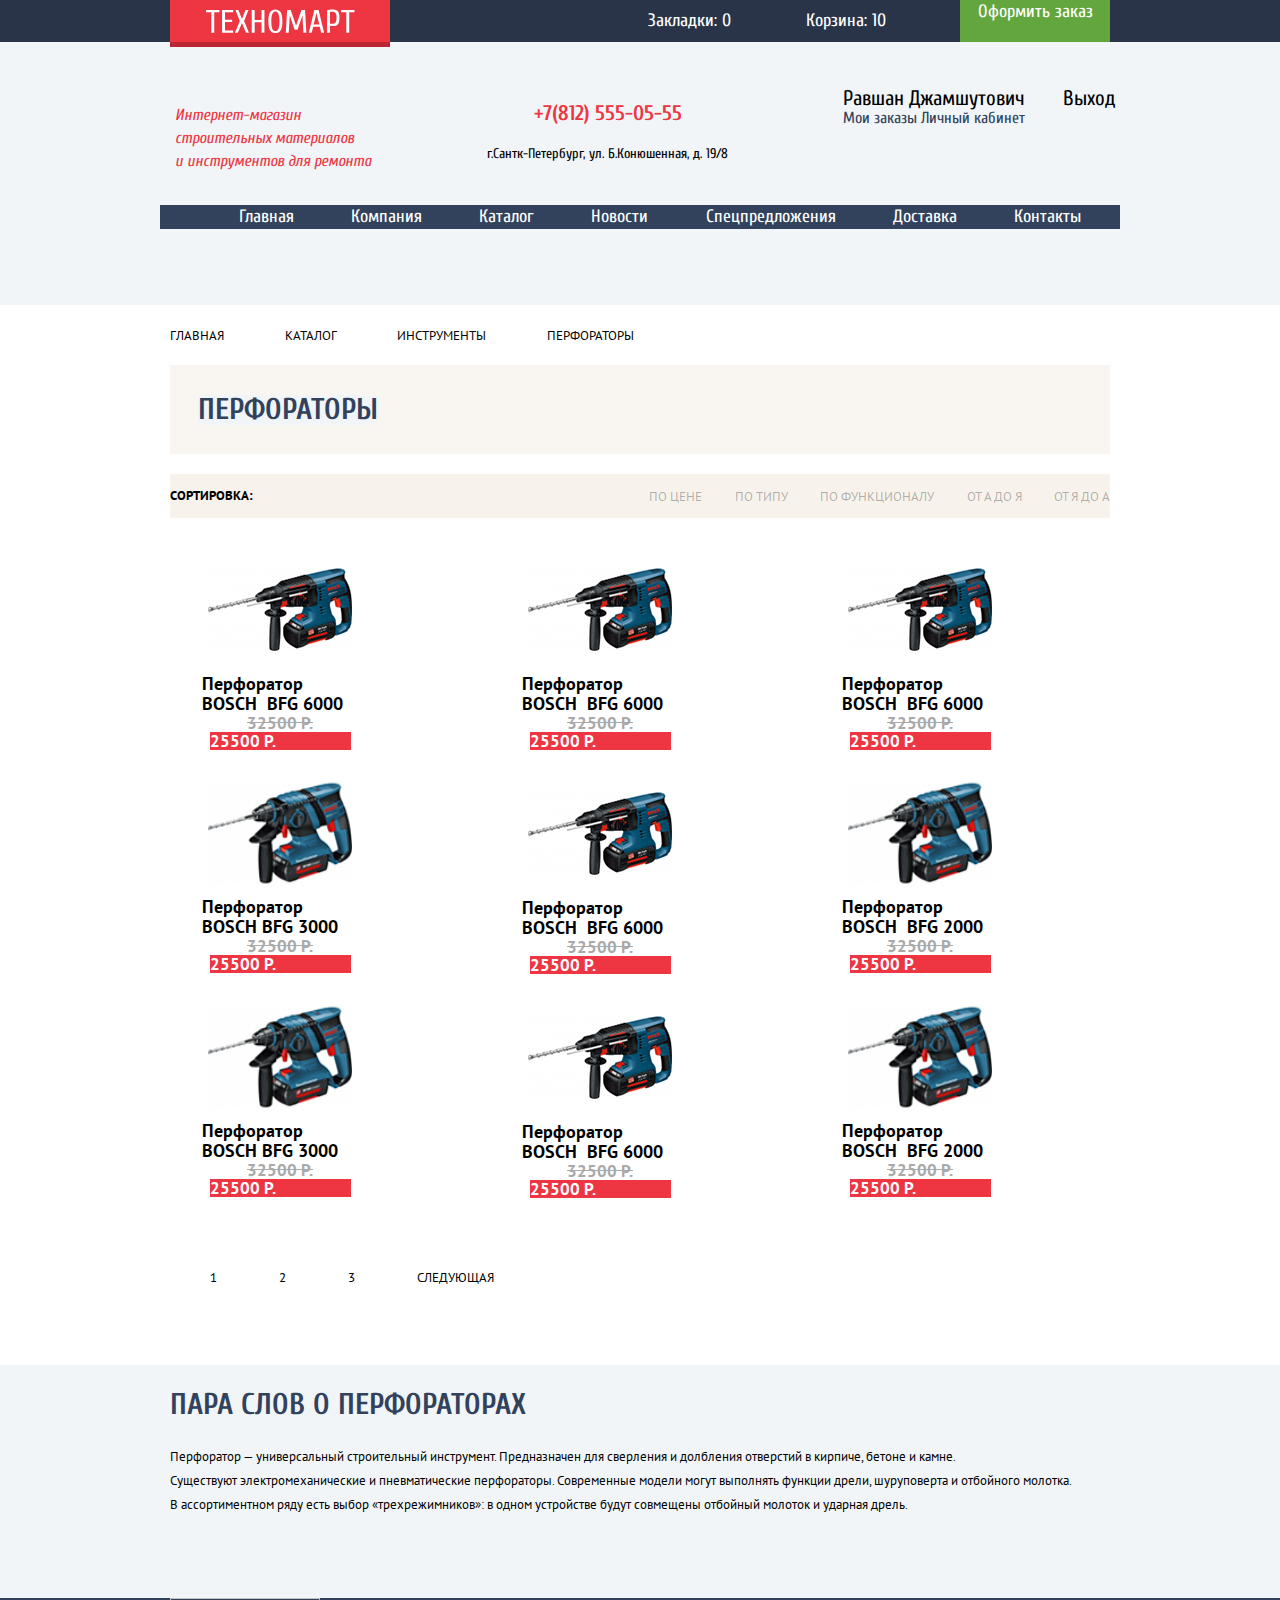
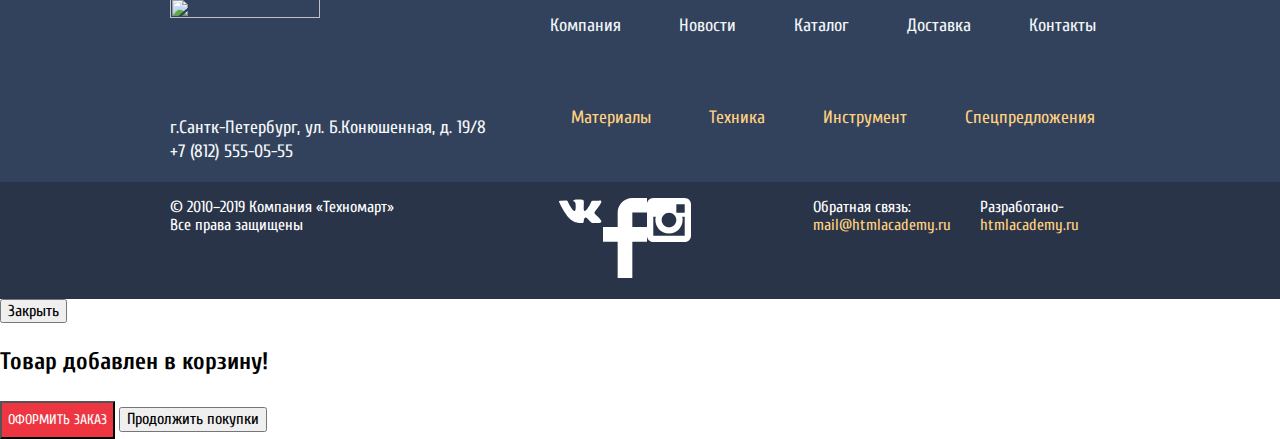
==== commit 946e9f55: "start add icon" ====
--- a/catalog.html
+++ b/catalog.html
@@ -19,7 +19,7 @@
 <header class="header-main catalog-style-header">
   <section class="header-top">
     <div class="header-top-content content-center">
-      <a class="logo-main-header"><img src="https://via.placeholder.com/150x100" width="150" height="100" alt=""></a>
+      <a class="logo-main-header"><img src="img/icons/logo-technomart.svg" width="150" height="100" alt=""></a>
       <div class="user-info">
         <a class="bookmarks" href="blank.html">Закладки: 0</a>
         <a class="basket" href="blank.html">Корзина: 10</a>
--- a/css/style.css
+++ b/css/style.css
@@ -39,6 +39,16 @@
   height: 100%;
 }
 
+.logo-main-header {
+  display: flex;
+  justify-content: center;
+  width: 220px;
+  min-height: 42px;
+  background-color: var(--red-700);
+  box-shadow: 0 5px 0 0 var(--red-900);
+  position: relative;
+}
+
 .page-body {
   background-color: var(--white-900);
   font-family: "Cuprum", sans-serif;
@@ -81,18 +91,22 @@
   font-size: 18px;
   line-height: 24px;
   background-color: var(--black-600);
+  margin-bottom: 46px;
 }
 
 .user-info {
   width: 462px;
   display: flex;
   justify-content: space-between;
+  align-items: center;
+  min-height: inherit;
 }
 
 .header-top-content {
   display: flex;
   justify-content: space-between;
   align-items: center;
+  min-height: 42px;
 }
 
 .header-top a {
@@ -106,7 +120,10 @@
 }
 
 .make-oder {
+  width: 150px;
   background-color: var(--green-900);
+  min-height: inherit;
+  text-align: center;
 }
 
 .make-oder:hover {
@@ -222,13 +239,32 @@
   padding: 0;
 }
 
+.offers-item:first-child {
+  background-color: var(--basic-golden-tainoi);
+}
+
+.offers-item:nth-child(2) {
+  background-color: var(--basic-spaces);
+}
+
+.offers-item:nth-child(3) {
+  background-color: var(--basic-lite-pink);
+}
+
+.offers-item:nth-child(4) {
+  background-color: var(--green-700);
+}
+
+.offers-item:nth-child(5) {
+  background-color: var(--basic-golden-tainoi);
+}
+
 .carousel-item {
   grid-column: 1 / 3;
   grid-row: 2 / 4;
 }
 
 .offers-item {
-  background-color: var(--gray-900);
   width: 300px;
   height: 123px;
 }
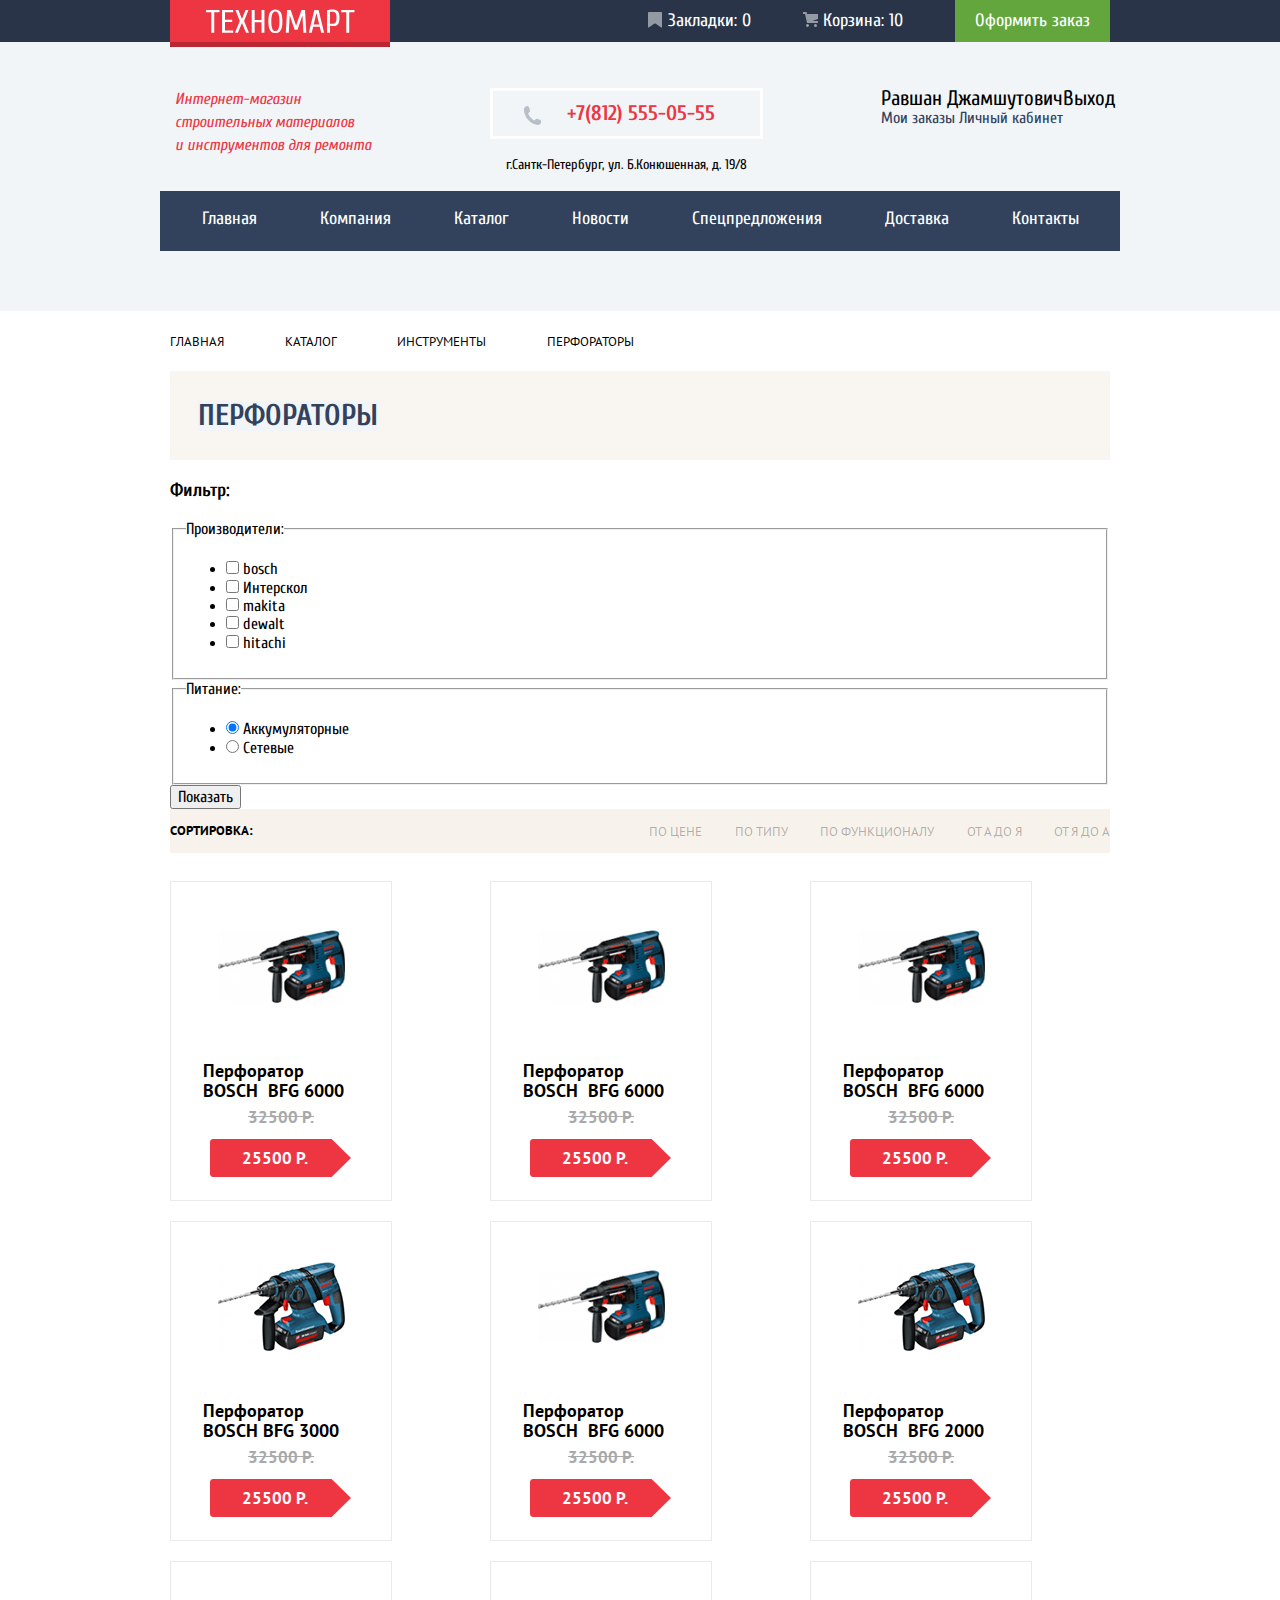
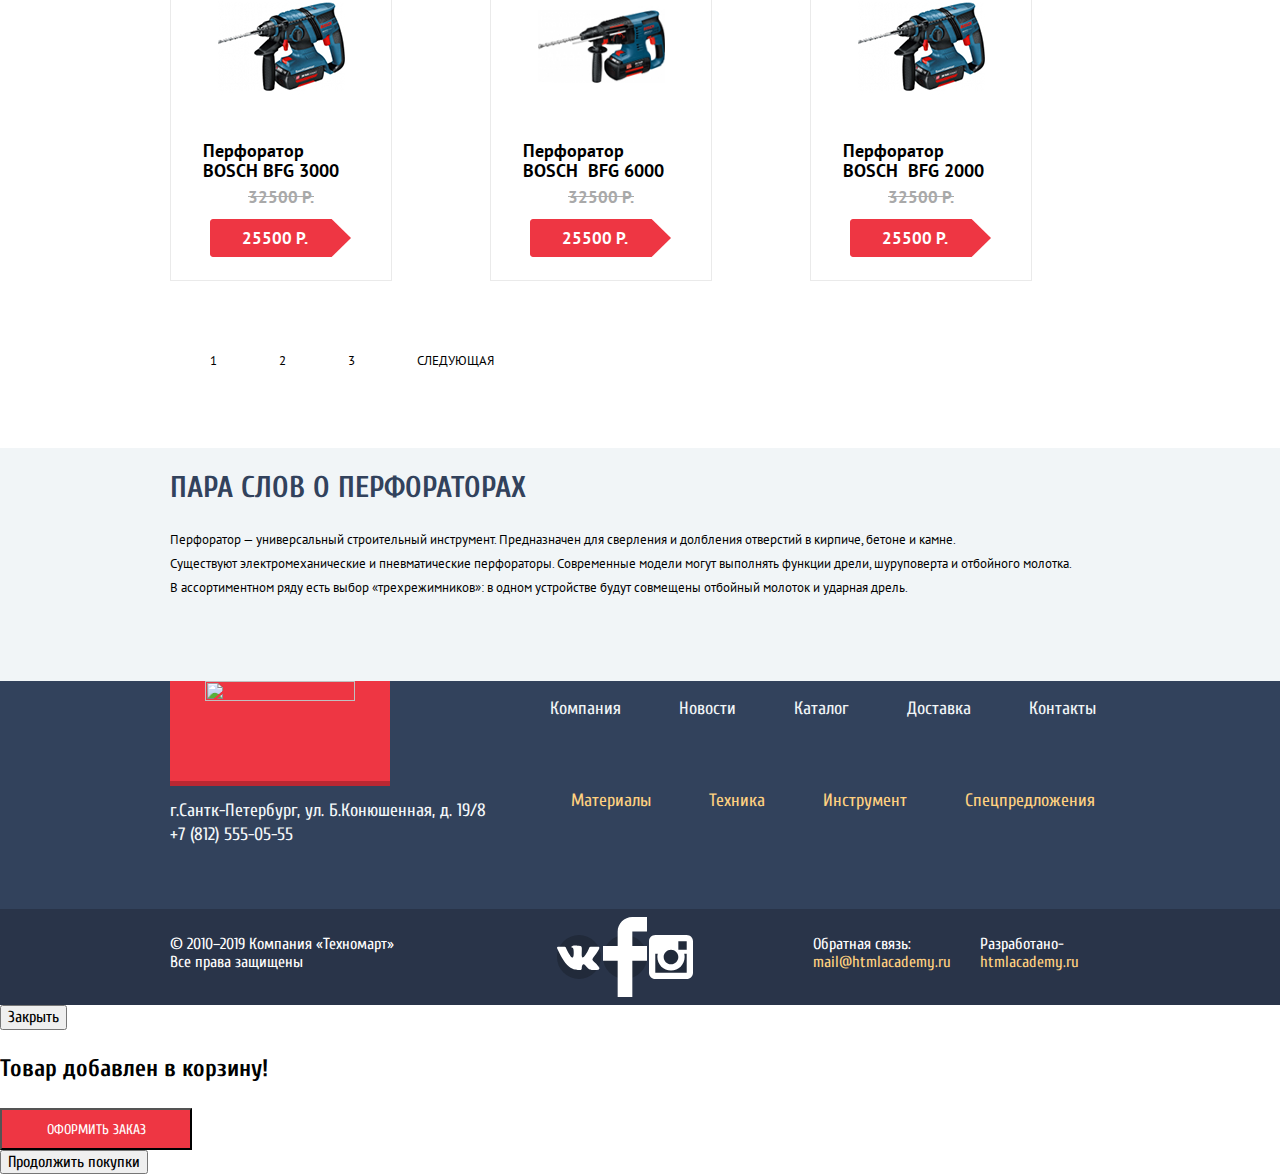
==== commit 7a85593d: "form catalog start" ====
--- a/catalog.html
+++ b/catalog.html
@@ -78,6 +78,50 @@
       <h2 class="catalog-title">Перфораторы</h2>
     </div>
     <section class="catalog-goods">
+    <section class="filters">
+      <h3 class="title-filters">Фильтр:</h3>
+      <form method="get" action="#">
+        <fieldset>
+          <legend>Производители:</legend>
+          <ul>
+            <li>
+               <input type="checkbox" name="bosch" id="filter-bosch">
+               <label for="filter-bosch">bosch</label>
+            </li>
+            <li>
+              <input type="checkbox" name="interscol" id="filter-interscol">
+              <label for="filter-interscol">Интерскол</label>
+           </li>
+           <li>
+            <input type="checkbox" name="makita" id="filter-makita">
+            <label for="filter-makita">makita</label>
+         </li>
+         <li>
+          <input type="checkbox" name="dewalt" id="filter-dewalt">
+          <label for="filter-dewalt">dewalt</label>
+       </li>
+       <li>
+        <input type="checkbox" name="hitachi" id="filter-hitachi">
+        <label for="filter-hitachi">hitachi</label>
+     </li>
+        </ul>
+        </fieldset>
+        <fieldset>
+          <legend>Питание:</legend>
+          <ul>
+            <li>
+              <input type="radio" name="power-group" value="battery" id="filter-battery" checked>
+              <label for="filter-battery">Аккумуляторные</label>
+            </li>
+            <li>
+              <input type="radio" name="power-group" value="supply" id="filter-supply">
+              <label for="filter-supply">Сетевые</label>
+            </li>
+          </ul>
+        </fieldset>
+        <button type="submit">Показать</button>
+      </form>
+    </section>
       <section class="sorting">
         <h3 class="title-sorting">сортировка:</h3>
         <ul class="sorting-list clear-list">
--- a/css/style.css
+++ b/css/style.css
@@ -12,6 +12,7 @@
   --black-900: #000000;
   --black-800: #161D29;
   --black-700: #1D2739;
+  --black-650: #212A3A;
   --black-600: #293449;
   --black-500: #32425C;
   --black-900-rgba-03: rgba(0, 0, 0, 0.3);
@@ -23,6 +24,7 @@
   --gray-700-rgba-03: rgba(169, 169, 169, 0.3);
   --gray-800: #A9A9A9;
   --gray-700: #C5C5C5;
+  --gray-650: #EAEAEA;
   --gray-600: #F7F3EC;
   --green-900: #63A63E;
   --green-800: #5FBB2D;
@@ -39,6 +41,19 @@
   height: 100%;
 }
 
+.visually-hidden {
+  position: absolute;
+  width: 1px;
+  height: 1px;
+  margin: -1px;
+  border: 0;
+  padding: 0;
+  white-space: nowrap;
+  clip-path: inset(100%);
+  clip: rect(0 0 0 0);
+  overflow: hidden;
+}
+
 .logo-main-header {
   display: flex;
   justify-content: center;
@@ -49,6 +64,16 @@
   position: relative;
 }
 
+.logo-main-footer {
+  display: flex;
+  justify-content: center;
+  width: 220px;
+  min-height: 68px;
+  background-color: var(--red-700);
+  box-shadow: 0 5px 0 0 var(--red-900);
+  position: relative;
+}
+
 .page-body {
   background-color: var(--white-900);
   font-family: "Cuprum", sans-serif;
@@ -113,6 +138,43 @@
   color: var(--white-900);
 }
 
+.bookmarks {
+  padding: 9px 20px;
+  position: relative;
+}
+
+.bookmarks::before {
+  content: "";
+  position:absolute;
+  left: 0;
+  top: 12px;
+  width: 16px;
+  height: 18px;
+  background-image: url(../img/icons/icon-bookmark.svg);
+  background-repeat: no-repeat;
+  background-position: 0 0;
+  opacity: 0.5;
+}
+
+
+.basket {
+  padding: 9px 20px;
+  position: relative;
+}
+
+.basket::before {
+  content: "";
+  position:absolute;
+  left: 0;
+  top: 12px;
+  width: 16px;
+  height: 18px;
+  background-image: url(../img/icons/icon-cart.svg);
+  background-repeat: no-repeat;
+  background-position: 0 0;
+  opacity: 0.5;
+}
+
 .bookmarks:active,
 .basket:active {
   color: var(--white-900-rgba-05);
@@ -120,10 +182,32 @@
 }
 
 .make-oder {
-  width: 150px;
   background-color: var(--green-900);
-  min-height: inherit;
-  text-align: center;
+  padding: 9px 20px;
+}
+
+.sing-up {
+  background-color: var(--white-900);
+  padding: 10px 29px 10px 46px;
+  margin-right: 10px;
+  position: relative;
+}
+
+.sing-up::before {
+  content: "";
+  position: absolute;
+  left: 10px;
+  width: 19px;
+  height: 17px;
+  background-image: url(../img/icons/icon-login.svg);
+  background-repeat: no-repeat;
+  background-position: 0 0;
+  opacity: 1;
+}
+
+.check-in {
+  background-color: var(--white-900);
+  padding: 10px 30px 10px 30px;
 }
 
 .make-oder:hover {
@@ -138,6 +222,7 @@
 
 .header-info {
   display: flex;
+  align-items: flex-start;
   justify-content: space-between;
   padding: 0 20px 0 30px;
 }
@@ -148,14 +233,32 @@
   font-style: italic;
   font-size: 16px;
   line-height: 23px;
+  margin: 0;
 }
 
 .contacts-phone {
+  padding: 7px 45px 8px 74px;
   color: var(--red-600);
   font-style: normal;
   font-weight: 700;
   font-size: 21px;
   line-height: 30px;
+  border: solid white;
+  text-align: center;
+  position: relative;
+}
+
+.contacts-phone::before {
+  content: "";
+  position: absolute;
+  top: 15px;
+  left: 30px;
+  width: 18px;
+  height: 19px;
+  background-image: url(../img/icons/icon-phone.svg);
+  background-repeat: no-repeat;
+  background-position: 0 0;
+  opacity: 1;
 }
 
 .contacts p {
@@ -165,7 +268,6 @@
 }
 
 .login-section {
-  width: 272px;
   display: flex;
   justify-content: space-between;
   align-items: center;
@@ -187,17 +289,25 @@
 
 .header-navigation {
   background-color: var(--black-500);
+  min-height: 60px;
 }
 
 .nav-site {
   display: flex;
   justify-content: space-around;
+  margin: 0;
+  padding: 0;
 }
 
 .nav-site a {
   color: var(--white-900);
   font-size: 18px;
   line-height: 24px;
+}
+
+.nav-site-item a {
+  display: block;
+  padding: 16px 0 20px 0;
 }
 
 .nav-site-item a:hover {
@@ -239,6 +349,51 @@
   padding: 0;
 }
 
+.img-bin {
+  position: absolute;
+  top: 13px;
+  right: 41px;
+}
+
+.sticker-new {
+  position: absolute;
+  top: -15px;
+  right: 0;
+}
+
+.img-drill {
+  position: absolute;
+  top: 18px;
+  right: 32px;
+}
+
+.img-tractor {
+  position: absolute;
+  top: 15px;
+  right: 31px;
+}
+
+.img-cart {
+  position: absolute;
+  top: 9px;
+  right: 46px;
+}
+
+.img-van {
+  position: absolute;
+  top: 15px;
+  right: 32px;
+}
+
+.offers-item {
+  position: relative;
+}
+
+.offers-item h3 {
+  margin-left: 22px;
+  margin-bottom: 9px;
+}
+
 .offers-item:first-child {
   background-color: var(--basic-golden-tainoi);
 }
@@ -257,6 +412,11 @@
 
 .offers-item:nth-child(5) {
   background-color: var(--basic-golden-tainoi);
+}
+
+.carousel-info {
+  margin: 0;
+  margin-bottom: 34px;
 }
 
 .carousel-item {
@@ -267,10 +427,6 @@
 .offers-item {
   width: 300px;
   height: 123px;
-}
-
-.offers-item a {
-  background-color: var(--white-900-rgba-03);
 }
 
 .offers-item a:hover {
@@ -294,11 +450,36 @@
 }
 
 .carousel {
-  width: 620px;
   height: 266px;
   background-image: url("../img/main_slider_img.jpg");
   background-color: var(--gray-900);
   margin: 0px;
+  background-repeat: no-repeat;
+  padding: 0 20px 0 25px;
+}
+
+.clear-button {
+  outline: none;
+  border: 0;
+  background: transparent;
+}
+
+.buttons-carousel {
+  display: flex;
+  justify-content: space-between;
+  margin-bottom: 39px;
+}
+
+.carousel-button-back {
+  width: 22px;
+  height: 40px;
+  background-image: url(../img/icons/arrow_left.svg);
+}
+
+.carousel-button-ahead {
+  width: 22px;
+  height: 40px;
+  background-image: url(../img/icons/arrow_right.svg);
 }
 
 .carousel h3 {
@@ -307,6 +488,8 @@
   line-height: 36px;
   color: var(--white-900);
   margin: 0;
+  margin-bottom: 5px;
+  padding-top: 23px;
 }
 
 .carousel p {
@@ -335,9 +518,13 @@
 
 .goods-item {
   display: flex;
+  flex-wrap: wrap;
   flex-direction: column;
   align-items: center;
   width: 220px;
+  min-height: 318px;
+  border: 1px solid var(--gray-650);
+  position: relative;
 }
 
 .goods-link {
@@ -345,12 +532,26 @@
   color: var(--black-900);
   font-size: 18px;
   line-height: 20px;
+  margin-bottom: 7px;
 }
 
 .button-goods-item {
   color: var(--white-900);
   font-size: 17px;
   line-height: 18px;
+  display: flex;
+  flex-wrap: wrap;
+  background-image: url(../img/button-goods.svg);
+  background-repeat: no-repeat;
+  padding: 10px 44px 10px 32px;
+}
+
+.goods-item img {
+  width: 127px;
+  height:112px;
+  margin: 0;
+  margin-top: 29px;
+  margin-bottom: 38px;
 }
 
 .goods-item del {
@@ -358,6 +559,7 @@
   color: var(--gray-900);
   font-size: 17px;
   line-height: 18px;
+  margin-bottom: 13px;
 }
 
 .section-title {
@@ -390,6 +592,11 @@
   align-items: center;
   width: 220px;
   height: 145px;
+  border: 1px solid var(--gray-650);
+}
+
+.img-map {
+  width: 300px;
 }
 
 .services {
@@ -399,7 +606,6 @@
 .container-services {
   display: flex;
   flex-wrap: wrap;
-
 }
 
 .services p {
@@ -409,11 +615,16 @@
 }
 
 .services-item button {
+  width: 240px;
   color: var(--white-900);
   background-color: var(--black-500);
   font-weight: 700;
   font-size: 21px;
   line-height: 30px;
+  text-align: left;
+  padding: 13.5px 157px 17.5px 22px;
+  border-width: 1px;
+  border-radius: 0;
 }
 
 .services-item button:hover {
@@ -426,23 +637,37 @@
 }
 
 .services-content {
+  margin-bottom: 99px;
   display: grid;
   grid-template-columns: 125px 125px 125px 125px 125px 125px 125px;
-}
+
+}
+
 
 .services-list {
   width: 300px;
+  padding: 0;
+}
+
+.services-header {
+  width: 394px;
+  padding-top: 64px;
+}
+
+.services-header h2 {
+  margin: 0;
 }
 
 .services-delivery {
-  grid-column: -3 / -6;
+  grid-column: -2 / -5;
   grid-row: 1 / 2;
-  width: 300px;
+  width: 619px;
   z-index: 1;
 }
 
 .services-info {
   padding-right: 62px;
+  width: 300px;
 }
 
 .description-advantages {
@@ -451,6 +676,15 @@
 
 .map-section {
   width: 300px;
+}
+
+.map-section a {
+  width: 100%;
+  margin: 25px;
+}
+
+.map-section p {
+  margin: 0 0 32px 0;
 }
 
 .img-services {
@@ -474,6 +708,20 @@
   color: var(--black-900);
   font-size: 18px;
   line-height: 24px;
+  position: relative;
+}
+
+.partner-list-item::before {
+  content: "";
+  position:absolute;
+  left: -36px;
+  top: 10px;
+  width: 16px;
+  height: 18px;
+  background-image: url(../img/line-list.svg);
+  background-repeat: no-repeat;
+  background-position: 0 0;
+  opacity: 1;
 }
 
 /*catalog*/
@@ -593,6 +841,7 @@
 .footer-nav {
   display: grid;
   grid-template-columns: 1fr 1fr;
+  margin-bottom: 44px;
 }
 
 .footer-nav-menu {
@@ -680,6 +929,8 @@
 .bottom-footer-content {
   display: flex;
   justify-content: space-between;
+  padding-top: 10px;
+  padding-bottom: 10px;
 }
 
 .footer-link-info {
@@ -695,6 +946,10 @@
   color: var(--white-900);
 }
 
+.carousel h3 {
+  text-transform: uppercase;
+}
+
 .bottom-info-link {
   font-size: 16px;
   line-height: 18px;
@@ -737,18 +992,24 @@
 /*button*/
 
 .button {
-  height: 38px;
+  display: block;
+  width: 192px;
   line-height: 18px;
   font-size: 14px;
   color: var(--white-900);
   text-transform: uppercase;
   text-align: center;
+  padding: 11px 0 9px 0;
 }
 
 .link-get-info {
   background-color: var(--red-600);
 }
 
+.description-advantages a {
+  width: 220px;
+}
+
 .link-get-info:hover {
   background-color: var(--red-800);
 }
@@ -757,11 +1018,24 @@
   background-color: var(--red-900);
 }
 
-.button-goods-item {
-  width: 141px;
-  display: flex;
-  flex-wrap: wrap;
-  background-color: var(--red-600);
+.offers-item a {
+  background-color: var(--white-900-rgba-03);
+  display: block;
+  width: 135px;
+  padding: 10px 0px 10px 0px;
+  text-align: center;
+  margin-left: 22px;
+}
+
+.button-social {
+  display: flex;
+  align-items: center;
+  justify-content: center;
+  width: 44px;
+  height: 44px;
+  background-color: var(--black-650);
+  border-radius: 30px;
+  margin: 0 1px 0 1px;
 }
 
 .modal-button {
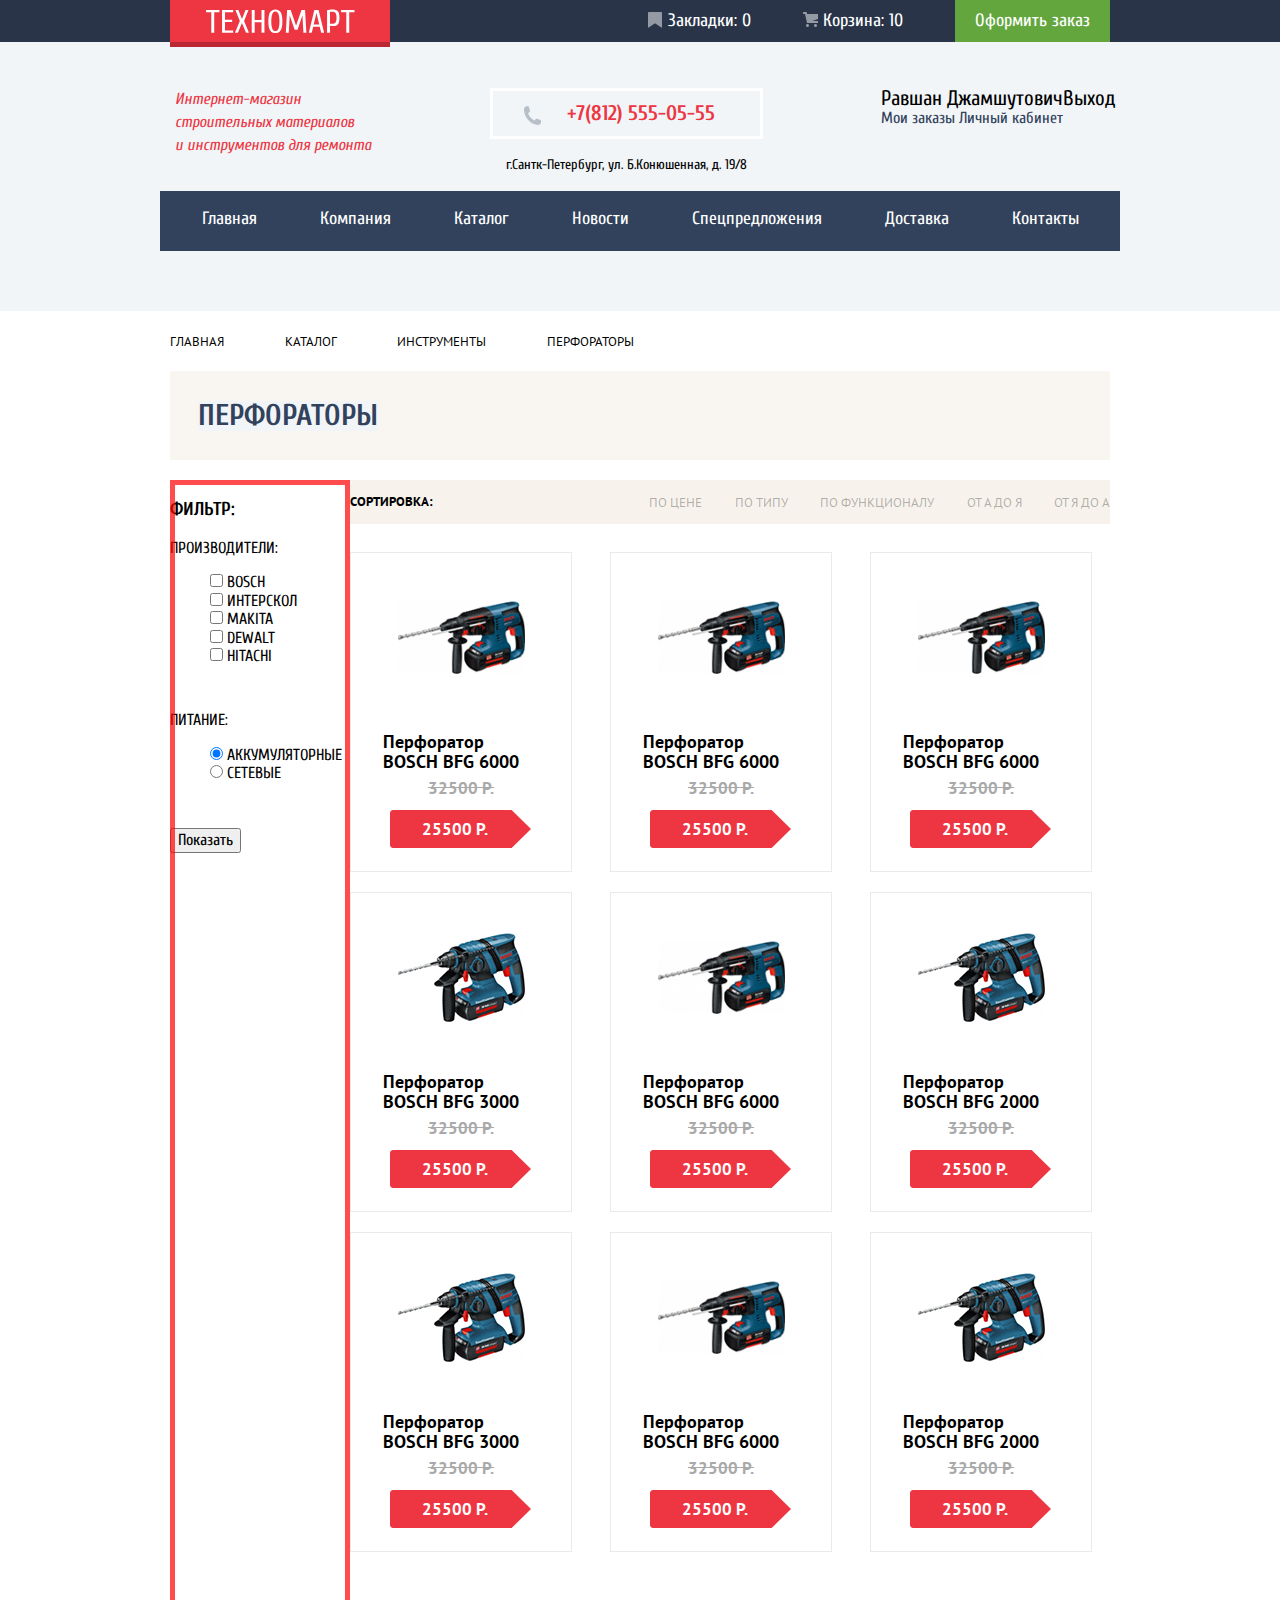
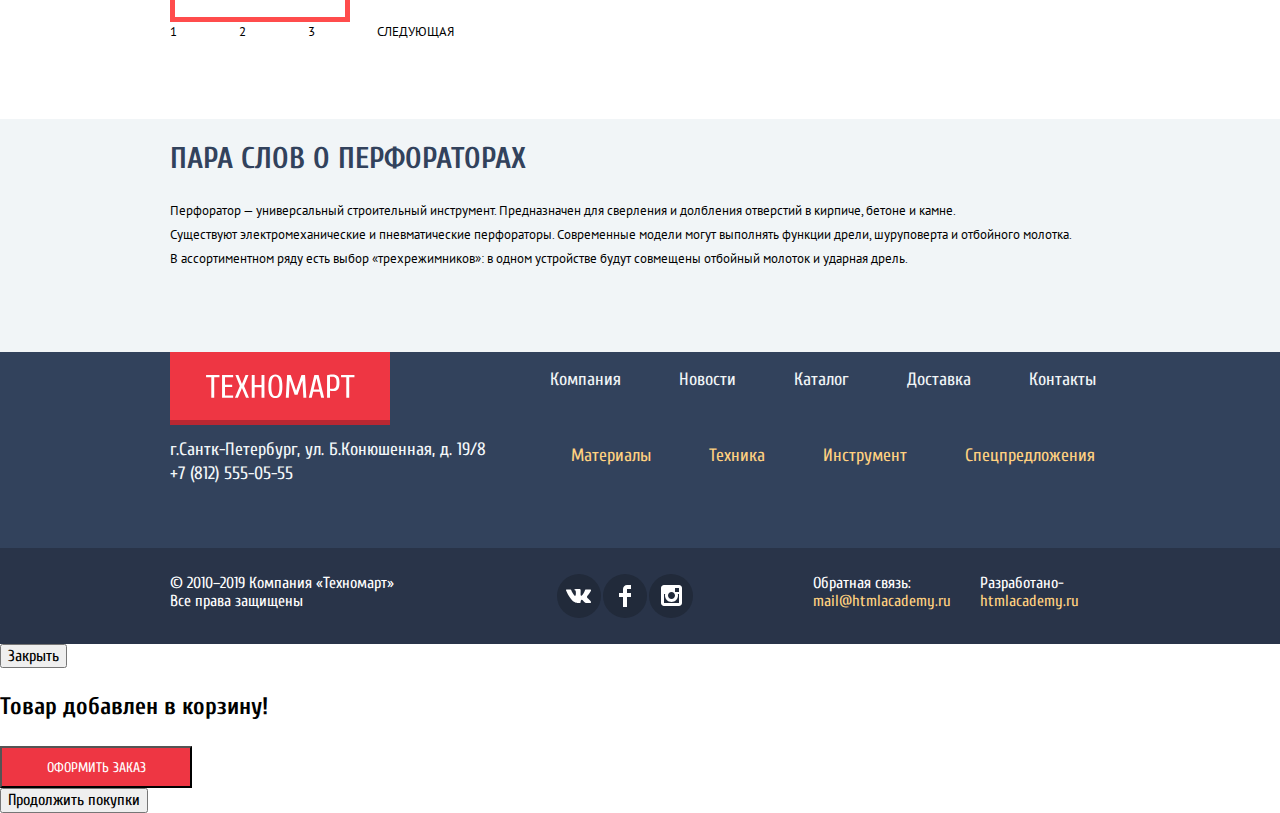
==== commit 9c8619e2: "created form" ====
--- a/catalog.html
+++ b/catalog.html
@@ -83,7 +83,7 @@
       <form method="get" action="#">
         <fieldset>
           <legend>Производители:</legend>
-          <ul>
+          <ul class="filter-produser clear-list">
             <li>
                <input type="checkbox" name="bosch" id="filter-bosch">
                <label for="filter-bosch">bosch</label>
@@ -108,7 +108,7 @@
         </fieldset>
         <fieldset>
           <legend>Питание:</legend>
-          <ul>
+          <ul class="filter-power clear-list">
             <li>
               <input type="radio" name="power-group" value="battery" id="filter-battery" checked>
               <label for="filter-battery">Аккумуляторные</label>
@@ -122,6 +122,7 @@
         <button type="submit">Показать</button>
       </form>
     </section>
+    <div>
       <section class="sorting">
         <h3 class="title-sorting">сортировка:</h3>
         <ul class="sorting-list clear-list">
@@ -135,49 +136,20 @@
       <section class="goods">
         <ul class="goods-list clear-list catalog-grid">
           <li class="goods-item">
-            <img src="img/bosch_6000.jpg" width="144" height="128" alt="Перфоратор BOSCH  -BFG 6000">
-            <a class="goods-link" href="blank.html">Перфоратор BOSCH - BFG 6000</a>
-            <del>32500 Р.</del>
-            <a class="button-goods-item" href="blank.html">25500 Р.</a>
-          </li>
-          <li class="goods-item">
-            <img src="img/bosch_6000.jpg" width="144" height="128" alt="Перфоратор BOSCH  -BFG 6000">
-            <a class="goods-link" href="blank.html">Перфоратор BOSCH - BFG 6000</a>
-            <del>32500 Р.</del>
-            <a class="button-goods-item" href="blank.html">25500 Р.</a>
-          </li>
-          <li class="goods-item">
-            <img src="img/bosch_6000.jpg" width="144" height="128" alt="Перфоратор BOSCH  -BFG 6000">
-            <a class="goods-link" href="blank.html">Перфоратор BOSCH - BFG 6000</a>
-            <del>32500 Р.</del>
-            <a class="button-goods-item" href="blank.html">25500 Р.</a>
-          </li>
-          <li class="goods-item">
-            <img src="img/bosch_3000.jpg" width="144" height="128" alt="Перфоратор BOSCH - BFG 3000">
-            <a class="goods-link" href="blank.html">Перфоратор BOSCH BFG 3000</a>
-            <del>32500 Р.</del>
-            <a class="button-goods-item" href="blank.html">25500 Р.</a>
-          </li>
-          <li class="goods-item">
-            <img src="img/bosch_6000.jpg" width="144" height="128" alt="Перфоратор BOSCH  -BFG 6000">
-            <a class="goods-link" href="blank.html">Перфоратор BOSCH - BFG 6000</a>
-            <del>32500 Р.</del>
-            <a class="button-goods-item" href="blank.html">25500 Р.</a>
-          </li>
-          <li class="goods-item">
-            <img src="img/bosch_2000.jpg" width="144" height="128" alt="Перфоратор BOSCH  -BFG 2000">
-            <a class="goods-link" href="blank.html">Перфоратор BOSCH - BFG 2000</a>
+            <img src="img/bosch_6000.jpg" width="144" height="128" alt="Перфоратор BOSCH BFG 6000">
+            <a class="goods-link" href="blank.html">Перфоратор BOSCH BFG 6000</a>
+            <del>32500 Р.</del>
+            <a class="button-goods-item" href="blank.html">25500 Р.</a>
+          </li>
+          <li class="goods-item">
+            <img src="img/bosch_6000.jpg" width="144" height="128" alt="Перфоратор BOSCH BFG 6000">
+            <a class="goods-link" href="blank.html">Перфоратор BOSCH BFG 6000</a>
+            <del>32500 Р.</del>
+            <a class="button-goods-item" href="blank.html">25500 Р.</a>
+          </li>
+          <li class="goods-item">
+            <img src="img/bosch_6000.jpg" width="144" height="128" alt="Перфоратор BOSCH BFG 6000">
+            <a class="goods-link" href="blank.html">Перфоратор BOSCH BFG 6000</a>
             <del>32500 Р.</del>
             <a class="button-goods-item" href="blank.html">25500 Р.</a>
           </li>
@@ -188,23 +160,38 @@
             <a class="button-goods-item" href="blank.html">25500 Р.</a>
           </li>
           <li class="goods-item">
-            <img src="img/bosch_6000.jpg" width="144" height="128" alt="Перфоратор BOSCH  -BFG 6000">
-            <a class="goods-link" href="blank.html">Перфоратор BOSCH - BFG 6000</a>
-            <del>32500 Р.</del>
-            <a class="button-goods-item" href="blank.html">25500 Р.</a>
-          </li>
-          <li class="goods-item">
-            <img src="img/bosch_2000.jpg" width="144" height="128" alt="Перфоратор BOSCH  -BFG 2000">
-            <a class="goods-link" href="blank.html">Перфоратор BOSCH - BFG 2000</a>
+            <img src="img/bosch_6000.jpg" width="144" height="128" alt="Перфоратор BOSCH BFG 6000">
+            <a class="goods-link" href="blank.html">Перфоратор BOSCH BFG 6000</a>
+            <del>32500 Р.</del>
+            <a class="button-goods-item" href="blank.html">25500 Р.</a>
+          </li>
+          <li class="goods-item">
+            <img src="img/bosch_2000.jpg" width="144" height="128" alt="Перфоратор BOSCH BFG 2000">
+            <a class="goods-link" href="blank.html">Перфоратор BOSCH BFG 2000</a>
+            <del>32500 Р.</del>
+            <a class="button-goods-item" href="blank.html">25500 Р.</a>
+          </li>
+          <li class="goods-item">
+            <img src="img/bosch_3000.jpg" width="144" height="128" alt="Перфоратор BOSCH BFG 3000">
+            <a class="goods-link" href="blank.html">Перфоратор BOSCH BFG 3000</a>
+            <del>32500 Р.</del>
+            <a class="button-goods-item" href="blank.html">25500 Р.</a>
+          </li>
+          <li class="goods-item">
+            <img src="img/bosch_6000.jpg" width="144" height="128" alt="Перфоратор BOSCH BFG 6000">
+            <a class="goods-link" href="blank.html">Перфоратор BOSCH BFG 6000</a>
+            <del>32500 Р.</del>
+            <a class="button-goods-item" href="blank.html">25500 Р.</a>
+          </li>
+          <li class="goods-item">
+            <img src="img/bosch_2000.jpg" width="144" height="128" alt="Перфоратор BOSCH BFG 2000">
+            <a class="goods-link" href="blank.html">Перфоратор BOSCH BFG 2000</a>
             <del>32500 Р.</del>
             <a class="button-goods-item" href="blank.html">25500 Р.</a>
           </li>
         </ul>
       </section>
+      </div>
       <ul class="pagination-list clear-list">
         <li class="pagination-item">
           <a>1</a>
@@ -242,7 +229,7 @@
 <footer class="main-footer">
   <div class="footer-nav content-center">
     <address class="footer-nav-contacts">
-      <a class="logo-main-footer"><img src="https://via.placeholder.com/150x100" width="150" height="100" alt=""></a>
+      <a class="logo-main-footer"><img src="img/icons/logo-technomart.svg" width="150" height="100" alt=""></a>
       <p>г.Сантк-Петербург, ул. Б.Конюшенная, д. 19/8
         <a class="footer-nav-phone" href="tel:+78125550555">+7 (812) 555-05-55</a>
       </p>
@@ -268,23 +255,33 @@
     <div class="bottom-footer-content content-center">
       <p class="bottom-info">© 2010–2019 Компания «Техномарт»
         Все права защищены</p>
-      <ul class="social-list clear-list">
-        <li class="social-list-item">
-          <a class="button-social" href="#">
-            <img src="img/icons/icon-vk.svg" width="44" height="44" alt="Вконтакте">
-          </a>
-        </li>
-        <li class="social-list-item">
-          <a class="button-social" href="#">
-            <img src="img/icons/icon-fb.svg" width="44" height="44" alt="facebook">
-          </a>
-        </li>
-        <li class="social-list-item">
-          <a class="button-social" href="#">
-            <img src="img/icons/icon-insta.svg" width="44" height="44" alt="Инстаграмм">
-          </a>
-        </li>
-      </ul>
+        <ul class="social-list clear-list">
+          <li class="social-list-item">
+            <a class="button-social" href="#">
+              <svg width="26" height="15" viewBox="0 0 26 15" fill="none" xmlns="http://www.w3.org/2000/svg">
+                <path
+                  d="M15.5403 11.7281C16.4609 11.4384 17.6395 13.6406 18.8943 14.4834C19.836 15.1219 20.5573 14.9841 20.5573 14.9841L23.9017 14.9372C23.9017 14.9372 25.6495 14.8322 24.8232 13.4803C24.7549 13.3678 24.3389 12.4781 22.334 10.6472C20.2376 8.73186 20.5217 9.04218 23.0456 5.73093C24.5835 3.71249 25.1988 2.47968 25.0062 1.95468C24.8213 1.44936 23.6918 1.58061 23.6918 1.58061L19.9237 1.60593C19.5568 1.60686 19.2458 1.71749 19.1042 2.08874C19.1013 2.09249 18.5062 3.65061 17.7127 4.9753C16.0362 7.77749 15.3669 7.92655 15.0896 7.75124C14.4531 7.3453 14.6139 6.1228 14.6139 5.25374C14.6139 2.5378 15.0299 1.4053 13.7992 1.1128C13.388 1.0153 13.0876 0.951552 12.0389 0.942177C10.6985 0.922489 9.56027 0.942177 8.91508 1.25061C8.48656 1.45968 8.15819 1.91811 8.35753 1.94436C8.6079 1.97718 9.1693 2.09436 9.46975 2.49374C9.8559 3.01124 9.84434 4.17093 9.84434 4.17093C9.84434 4.17093 10.0649 7.36874 9.32434 7.7653C8.8159 8.03718 8.12064 7.48218 6.62516 4.9378C5.86153 3.63655 5.28471 2.19843 5.28471 2.19843C5.28471 2.19843 5.17301 1.93124 4.97079 1.78499C4.73005 1.61155 4.39301 1.55624 4.39301 1.55624L0.816563 1.57874C0.816563 1.57874 0.27923 1.59374 0.0818227 1.82436C-0.0934366 2.02874 0.0673782 2.45061 0.0673782 2.45061C0.0673782 2.45061 2.86864 8.90155 6.04064 12.1509C8.94879 15.1341 12.2537 14.9362 12.2537 14.9362H13.7511C13.7511 14.9362 14.2027 14.8856 14.4338 14.6437C14.6495 14.4187 14.6399 13.9959 14.6399 13.9959C14.6399 13.9959 14.61 12.0187 15.5403 11.7281Z"
+                  fill="white"/>
+              </svg>
+            </a>
+          </li>
+          <li class="social-list-item">
+            <a class="button-social" href="#">
+              <svg width="12" height="22" viewBox="0 0 12 22" fill="none" xmlns="http://www.w3.org/2000/svg">
+                <path d="M12 4V0H8C5.79086 0 4 1.79086 4 4V8H0V12H4V22H8V12H12V8H8V4H12Z" fill="white"/>
+              </svg>
+            </a>
+          </li>
+          <li class="social-list-item">
+            <a class="button-social" href="#">
+              <svg width="21" height="21" viewBox="0 0 21 21" fill="none" xmlns="http://www.w3.org/2000/svg">
+                <path fill-rule="evenodd" clip-rule="evenodd"
+                      d="M3 0H18C19.65 0 21 1.35 21 3V18C21 19.65 19.65 21 18 21H3C1.35 21 0 19.65 0 18V3C0 1.35 1.35 0 3 0ZM14 10.5C14 8.57 12.43 7 10.5 7C8.57 7 7 8.57 7 10.5C7 12.43 8.57 14 10.5 14C12.43 14 14 12.43 14 10.5ZM3 18V9H4.181C4.0626 9.49127 4.00186 9.99467 4 10.5C4 14.0899 6.91015 17 10.5 17C14.0899 17 17 14.0899 17 10.5C16.9986 9.99464 16.9379 9.49118 16.819 9H18V18H3ZM14 7H18V3H14V7Z"
+                      fill="white"/>
+              </svg>
+            </a>
+          </li>
+        </ul>
       <div class="footer-link-info">
         <p class="bottom-info-link">Обратная связь:
           <a href="mailto:mail@htmlacademy.ru">mail@htmlacademy.ru</a>
--- a/css/style.css
+++ b/css/style.css
@@ -75,6 +75,10 @@
 }
 
 .page-body {
+  min-height: 100%;
+  display: grid;
+  grid-template-rows: min-content 1fr min-content;
+  align-content: start;
   background-color: var(--white-900);
   font-family: "Cuprum", sans-serif;
   font-weight: 400;
@@ -516,6 +520,12 @@
   grid-template-columns: 1fr 1fr 1fr;
 }
 
+.catalog-goods {
+  display: grid;
+  grid-template-columns: 180px 1fr;
+  align-content: start;
+}
+
 .goods-item {
   display: flex;
   flex-wrap: wrap;
@@ -742,6 +752,20 @@
   text-transform: uppercase;
 }
 
+.filters {
+  text-transform: uppercase;
+
+  outline: 5px solid rgba(255, 0, 0, 0.7);
+  outline-offset: -5px;
+}
+
+.filters fieldset {
+  padding: 0;
+  margin: 0;
+  margin-bottom: 30px;
+  border: none;
+}
+
 .catalog-title {
   background-color: var(--white-800);
   margin: 0;
@@ -792,6 +816,10 @@
 }
 
 .pagination-list {
+  padding: 0;
+  margin: 0;
+  list-style: none;
+
   width: 284px;
   height: 38px;
   display: flex;
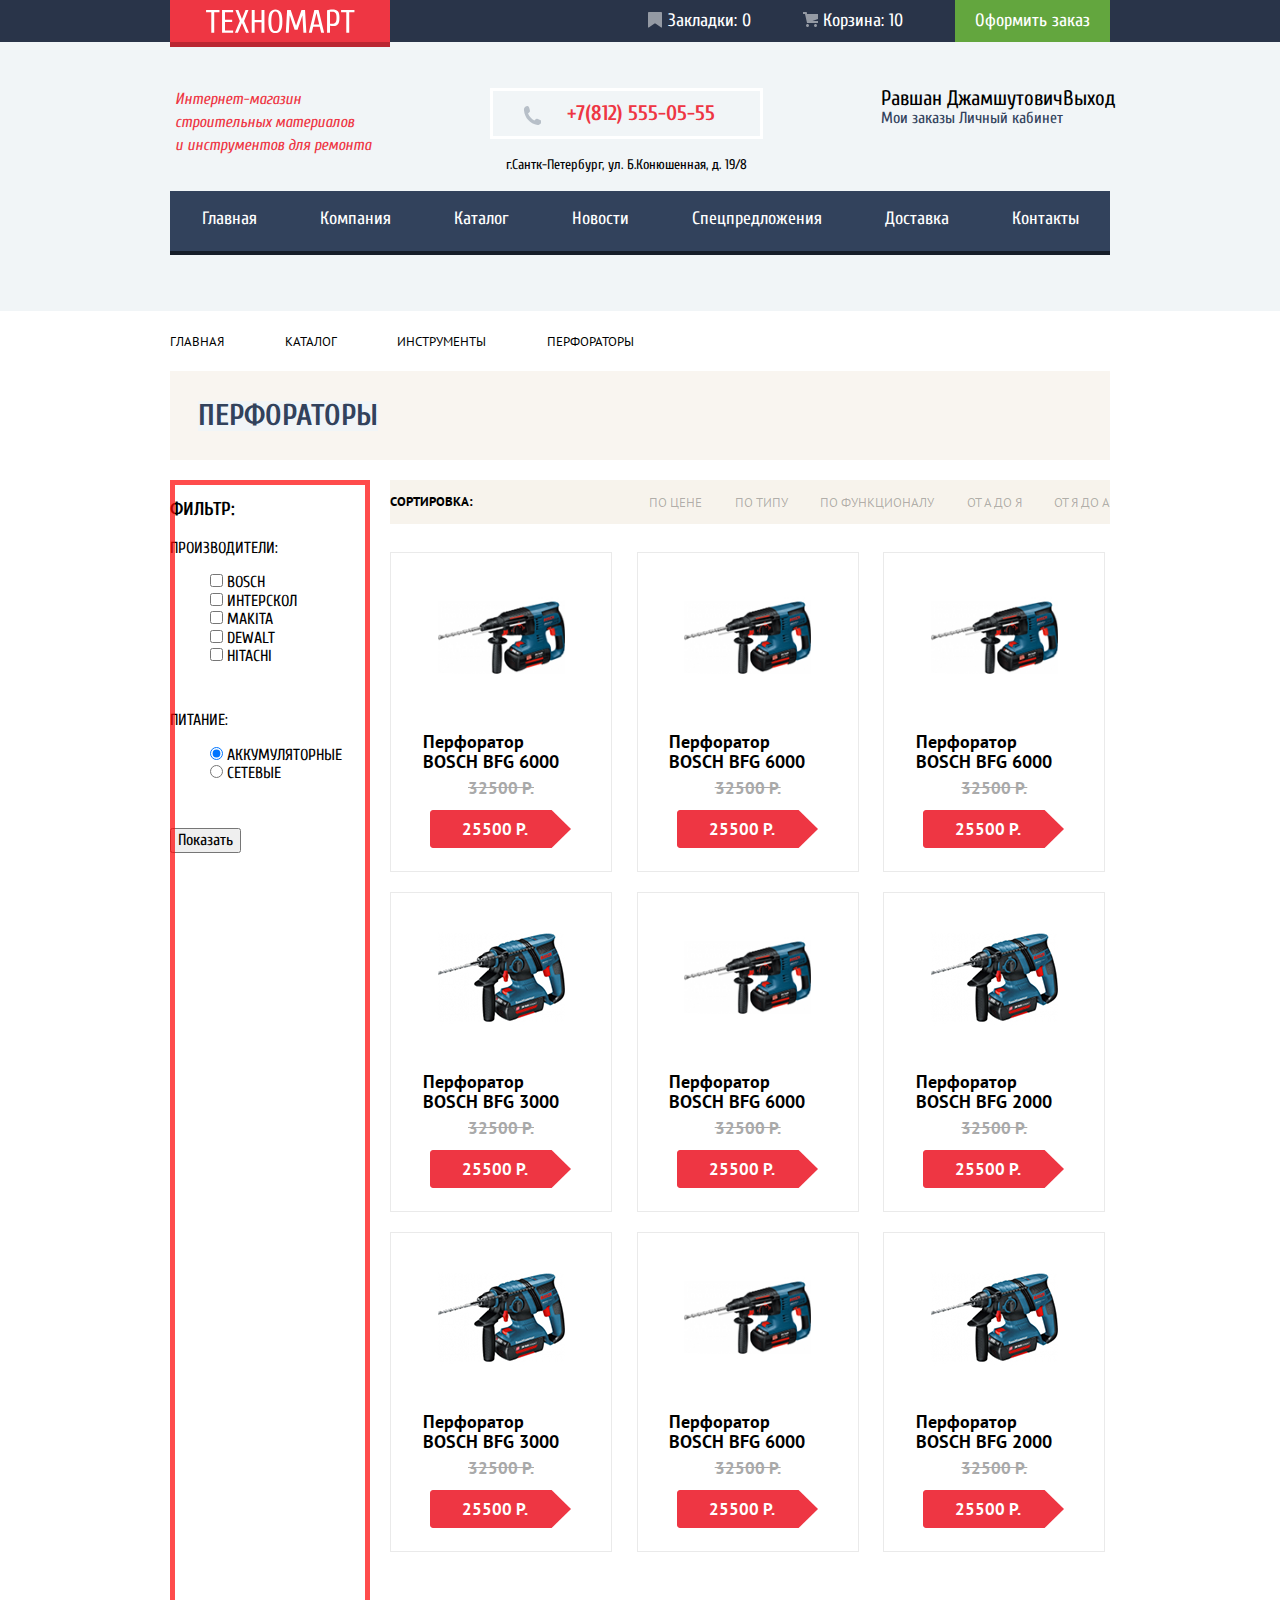
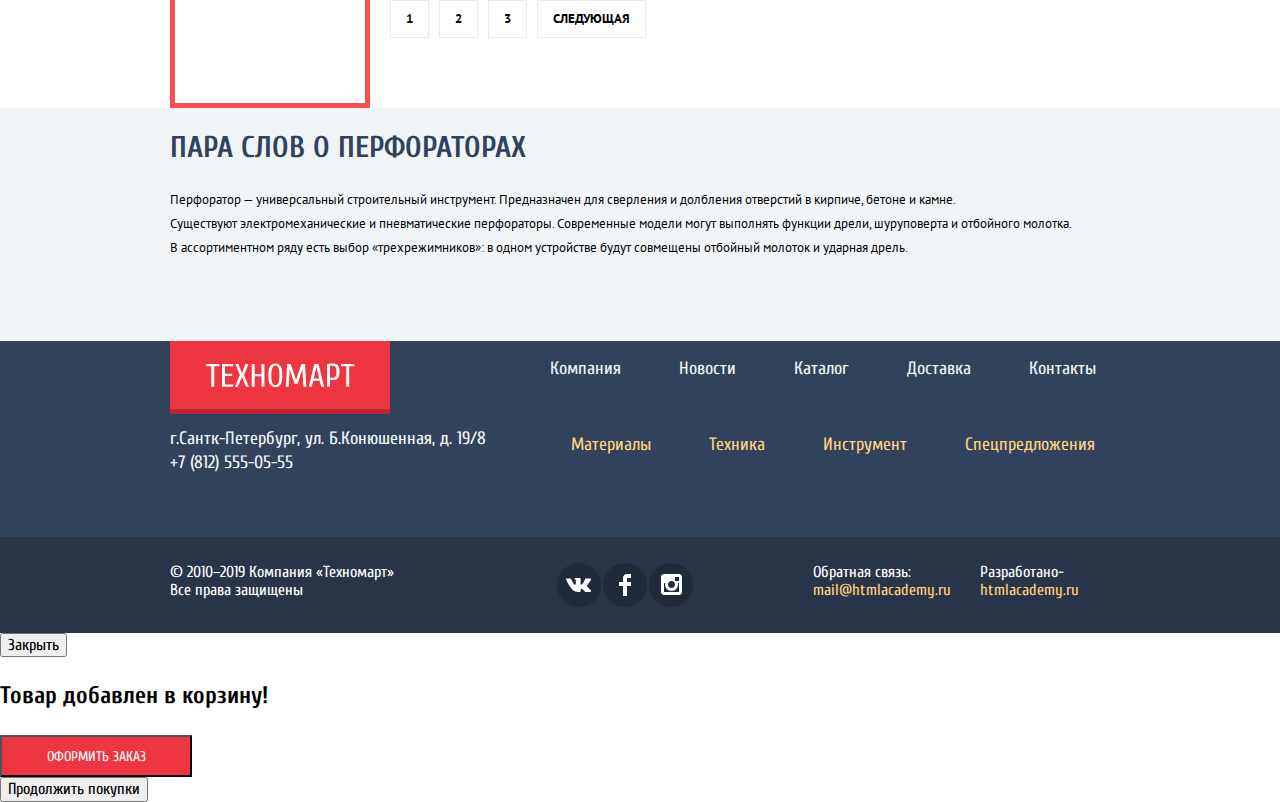
==== commit 41831d90: "created pagination" ====
--- a/catalog.html
+++ b/catalog.html
@@ -78,134 +78,134 @@
       <h2 class="catalog-title">Перфораторы</h2>
     </div>
     <section class="catalog-goods">
-    <section class="filters">
-      <h3 class="title-filters">Фильтр:</h3>
-      <form method="get" action="#">
-        <fieldset>
-          <legend>Производители:</legend>
-          <ul class="filter-produser clear-list">
-            <li>
-               <input type="checkbox" name="bosch" id="filter-bosch">
-               <label for="filter-bosch">bosch</label>
-            </li>
-            <li>
-              <input type="checkbox" name="interscol" id="filter-interscol">
-              <label for="filter-interscol">Интерскол</label>
-           </li>
-           <li>
-            <input type="checkbox" name="makita" id="filter-makita">
-            <label for="filter-makita">makita</label>
-         </li>
-         <li>
-          <input type="checkbox" name="dewalt" id="filter-dewalt">
-          <label for="filter-dewalt">dewalt</label>
-       </li>
-       <li>
-        <input type="checkbox" name="hitachi" id="filter-hitachi">
-        <label for="filter-hitachi">hitachi</label>
-     </li>
-        </ul>
-        </fieldset>
-        <fieldset>
-          <legend>Питание:</legend>
-          <ul class="filter-power clear-list">
-            <li>
-              <input type="radio" name="power-group" value="battery" id="filter-battery" checked>
-              <label for="filter-battery">Аккумуляторные</label>
-            </li>
-            <li>
-              <input type="radio" name="power-group" value="supply" id="filter-supply">
-              <label for="filter-supply">Сетевые</label>
-            </li>
+      <section class="filters">
+        <h3 class="title-filters">Фильтр:</h3>
+        <form method="get" action="#">
+          <fieldset>
+            <legend>Производители:</legend>
+            <ul class="filter-produser clear-list">
+              <li>
+                <input type="checkbox" name="bosch" id="filter-bosch">
+                <label for="filter-bosch">bosch</label>
+              </li>
+              <li>
+                <input type="checkbox" name="interscol" id="filter-interscol">
+                <label for="filter-interscol">Интерскол</label>
+              </li>
+              <li>
+                <input type="checkbox" name="makita" id="filter-makita">
+                <label for="filter-makita">makita</label>
+              </li>
+              <li>
+                <input type="checkbox" name="dewalt" id="filter-dewalt">
+                <label for="filter-dewalt">dewalt</label>
+              </li>
+              <li>
+                <input type="checkbox" name="hitachi" id="filter-hitachi">
+                <label for="filter-hitachi">hitachi</label>
+              </li>
+            </ul>
+          </fieldset>
+          <fieldset>
+            <legend>Питание:</legend>
+            <ul class="filter-power clear-list">
+              <li>
+                <input type="radio" name="power-group" value="battery" id="filter-battery" checked>
+                <label for="filter-battery">Аккумуляторные</label>
+              </li>
+              <li>
+                <input type="radio" name="power-group" value="supply" id="filter-supply">
+                <label for="filter-supply">Сетевые</label>
+              </li>
+            </ul>
+          </fieldset>
+          <button type="submit">Показать</button>
+        </form>
+      </section>
+      <div>
+        <section class="sorting">
+          <h3 class="title-sorting">сортировка:</h3>
+          <ul class="sorting-list clear-list">
+            <li class="sorting-list-item"><a>По цене</a></li>
+            <li class="sorting-list-item"><a>По типу</a></li>
+            <li class="sorting-list-item"><a>По функционалу</a></li>
+            <li class="sorting-list-item"><a>от А до Я</a></li>
+            <li class="sorting-list-item"><a>от Я до А</a></li>
           </ul>
-        </fieldset>
-        <button type="submit">Показать</button>
-      </form>
-    </section>
-    <div>
-      <section class="sorting">
-        <h3 class="title-sorting">сортировка:</h3>
-        <ul class="sorting-list clear-list">
-          <li class="sorting-list-item"><a>По цене</a></li>
-          <li class="sorting-list-item"><a>По типу</a></li>
-          <li class="sorting-list-item"><a>По функционалу</a></li>
-          <li class="sorting-list-item"><a>от А до Я</a></li>
-          <li class="sorting-list-item"><a>от Я до А</a></li>
-        </ul>
-      </section>
-      <section class="goods">
-        <ul class="goods-list clear-list catalog-grid">
-          <li class="goods-item">
-            <img src="img/bosch_6000.jpg" width="144" height="128" alt="Перфоратор BOSCH BFG 6000">
-            <a class="goods-link" href="blank.html">Перфоратор BOSCH BFG 6000</a>
-            <del>32500 Р.</del>
-            <a class="button-goods-item" href="blank.html">25500 Р.</a>
-          </li>
-          <li class="goods-item">
-            <img src="img/bosch_6000.jpg" width="144" height="128" alt="Перфоратор BOSCH BFG 6000">
-            <a class="goods-link" href="blank.html">Перфоратор BOSCH BFG 6000</a>
-            <del>32500 Р.</del>
-            <a class="button-goods-item" href="blank.html">25500 Р.</a>
-          </li>
-          <li class="goods-item">
-            <img src="img/bosch_6000.jpg" width="144" height="128" alt="Перфоратор BOSCH BFG 6000">
-            <a class="goods-link" href="blank.html">Перфоратор BOSCH BFG 6000</a>
-            <del>32500 Р.</del>
-            <a class="button-goods-item" href="blank.html">25500 Р.</a>
-          </li>
-          <li class="goods-item">
-            <img src="img/bosch_3000.jpg" width="144" height="128" alt="Перфоратор BOSCH BFG 3000">
-            <a class="goods-link" href="blank.html">Перфоратор BOSCH BFG 3000</a>
-            <del>32500 Р.</del>
-            <a class="button-goods-item" href="blank.html">25500 Р.</a>
-          </li>
-          <li class="goods-item">
-            <img src="img/bosch_6000.jpg" width="144" height="128" alt="Перфоратор BOSCH BFG 6000">
-            <a class="goods-link" href="blank.html">Перфоратор BOSCH BFG 6000</a>
-            <del>32500 Р.</del>
-            <a class="button-goods-item" href="blank.html">25500 Р.</a>
-          </li>
-          <li class="goods-item">
-            <img src="img/bosch_2000.jpg" width="144" height="128" alt="Перфоратор BOSCH BFG 2000">
-            <a class="goods-link" href="blank.html">Перфоратор BOSCH BFG 2000</a>
-            <del>32500 Р.</del>
-            <a class="button-goods-item" href="blank.html">25500 Р.</a>
-          </li>
-          <li class="goods-item">
-            <img src="img/bosch_3000.jpg" width="144" height="128" alt="Перфоратор BOSCH BFG 3000">
-            <a class="goods-link" href="blank.html">Перфоратор BOSCH BFG 3000</a>
-            <del>32500 Р.</del>
-            <a class="button-goods-item" href="blank.html">25500 Р.</a>
-          </li>
-          <li class="goods-item">
-            <img src="img/bosch_6000.jpg" width="144" height="128" alt="Перфоратор BOSCH BFG 6000">
-            <a class="goods-link" href="blank.html">Перфоратор BOSCH BFG 6000</a>
-            <del>32500 Р.</del>
-            <a class="button-goods-item" href="blank.html">25500 Р.</a>
-          </li>
-          <li class="goods-item">
-            <img src="img/bosch_2000.jpg" width="144" height="128" alt="Перфоратор BOSCH BFG 2000">
-            <a class="goods-link" href="blank.html">Перфоратор BOSCH BFG 2000</a>
-            <del>32500 Р.</del>
-            <a class="button-goods-item" href="blank.html">25500 Р.</a>
-          </li>
-        </ul>
-      </section>
-      </div>
-      <ul class="pagination-list clear-list">
-        <li class="pagination-item">
-          <a>1</a>
-        </li>
-        <li class="pagination-item">
-          <a href="#">2</a>
-        </li>
-        <li class="pagination-item">
-          <a href="#">3</a>
-        </li>
-        <li class="pagination-item">
-          <a href="#">Следующая</a>
-        </li>
-      </ul>
+        </section>
+        <section class="goods">
+          <ul class="goods-list clear-list catalog-grid">
+            <li class="goods-item">
+              <img src="img/bosch_6000.jpg" width="144" height="128" alt="Перфоратор BOSCH BFG 6000">
+              <a class="goods-link" href="blank.html">Перфоратор BOSCH BFG 6000</a>
+              <del>32500 Р.</del>
+              <a class="button-goods-item" href="blank.html">25500 Р.</a>
+            </li>
+            <li class="goods-item">
+              <img src="img/bosch_6000.jpg" width="144" height="128" alt="Перфоратор BOSCH BFG 6000">
+              <a class="goods-link" href="blank.html">Перфоратор BOSCH BFG 6000</a>
+              <del>32500 Р.</del>
+              <a class="button-goods-item" href="blank.html">25500 Р.</a>
+            </li>
+            <li class="goods-item">
+              <img src="img/bosch_6000.jpg" width="144" height="128" alt="Перфоратор BOSCH BFG 6000">
+              <a class="goods-link" href="blank.html">Перфоратор BOSCH BFG 6000</a>
+              <del>32500 Р.</del>
+              <a class="button-goods-item" href="blank.html">25500 Р.</a>
+            </li>
+            <li class="goods-item">
+              <img src="img/bosch_3000.jpg" width="144" height="128" alt="Перфоратор BOSCH BFG 3000">
+              <a class="goods-link" href="blank.html">Перфоратор BOSCH BFG 3000</a>
+              <del>32500 Р.</del>
+              <a class="button-goods-item" href="blank.html">25500 Р.</a>
+            </li>
+            <li class="goods-item">
+              <img src="img/bosch_6000.jpg" width="144" height="128" alt="Перфоратор BOSCH BFG 6000">
+              <a class="goods-link" href="blank.html">Перфоратор BOSCH BFG 6000</a>
+              <del>32500 Р.</del>
+              <a class="button-goods-item" href="blank.html">25500 Р.</a>
+            </li>
+            <li class="goods-item">
+              <img src="img/bosch_2000.jpg" width="144" height="128" alt="Перфоратор BOSCH BFG 2000">
+              <a class="goods-link" href="blank.html">Перфоратор BOSCH BFG 2000</a>
+              <del>32500 Р.</del>
+              <a class="button-goods-item" href="blank.html">25500 Р.</a>
+            </li>
+            <li class="goods-item">
+              <img src="img/bosch_3000.jpg" width="144" height="128" alt="Перфоратор BOSCH BFG 3000">
+              <a class="goods-link" href="blank.html">Перфоратор BOSCH BFG 3000</a>
+              <del>32500 Р.</del>
+              <a class="button-goods-item" href="blank.html">25500 Р.</a>
+            </li>
+            <li class="goods-item">
+              <img src="img/bosch_6000.jpg" width="144" height="128" alt="Перфоратор BOSCH BFG 6000">
+              <a class="goods-link" href="blank.html">Перфоратор BOSCH BFG 6000</a>
+              <del>32500 Р.</del>
+              <a class="button-goods-item" href="blank.html">25500 Р.</a>
+            </li>
+            <li class="goods-item">
+              <img src="img/bosch_2000.jpg" width="144" height="128" alt="Перфоратор BOSCH BFG 2000">
+              <a class="goods-link" href="blank.html">Перфоратор BOSCH BFG 2000</a>
+              <del>32500 Р.</del>
+              <a class="button-goods-item" href="blank.html">25500 Р.</a>
+            </li>
+          </ul>
+          <ul class="pagination-list clear-list">
+            <li class="pagination-item">
+              <a>1</a>
+            </li>
+            <li class="pagination-item">
+              <a href="#">2</a>
+            </li>
+            <li class="pagination-item">
+              <a href="#">3</a>
+            </li>
+            <li class="pagination-item">
+              <a href="#">Следующая</a>
+            </li>
+          </ul>
+        </section>
+      </div>
     </section>
   </div>
   <section class="services">
@@ -255,33 +255,33 @@
     <div class="bottom-footer-content content-center">
       <p class="bottom-info">© 2010–2019 Компания «Техномарт»
         Все права защищены</p>
-        <ul class="social-list clear-list">
-          <li class="social-list-item">
-            <a class="button-social" href="#">
-              <svg width="26" height="15" viewBox="0 0 26 15" fill="none" xmlns="http://www.w3.org/2000/svg">
-                <path
-                  d="M15.5403 11.7281C16.4609 11.4384 17.6395 13.6406 18.8943 14.4834C19.836 15.1219 20.5573 14.9841 20.5573 14.9841L23.9017 14.9372C23.9017 14.9372 25.6495 14.8322 24.8232 13.4803C24.7549 13.3678 24.3389 12.4781 22.334 10.6472C20.2376 8.73186 20.5217 9.04218 23.0456 5.73093C24.5835 3.71249 25.1988 2.47968 25.0062 1.95468C24.8213 1.44936 23.6918 1.58061 23.6918 1.58061L19.9237 1.60593C19.5568 1.60686 19.2458 1.71749 19.1042 2.08874C19.1013 2.09249 18.5062 3.65061 17.7127 4.9753C16.0362 7.77749 15.3669 7.92655 15.0896 7.75124C14.4531 7.3453 14.6139 6.1228 14.6139 5.25374C14.6139 2.5378 15.0299 1.4053 13.7992 1.1128C13.388 1.0153 13.0876 0.951552 12.0389 0.942177C10.6985 0.922489 9.56027 0.942177 8.91508 1.25061C8.48656 1.45968 8.15819 1.91811 8.35753 1.94436C8.6079 1.97718 9.1693 2.09436 9.46975 2.49374C9.8559 3.01124 9.84434 4.17093 9.84434 4.17093C9.84434 4.17093 10.0649 7.36874 9.32434 7.7653C8.8159 8.03718 8.12064 7.48218 6.62516 4.9378C5.86153 3.63655 5.28471 2.19843 5.28471 2.19843C5.28471 2.19843 5.17301 1.93124 4.97079 1.78499C4.73005 1.61155 4.39301 1.55624 4.39301 1.55624L0.816563 1.57874C0.816563 1.57874 0.27923 1.59374 0.0818227 1.82436C-0.0934366 2.02874 0.0673782 2.45061 0.0673782 2.45061C0.0673782 2.45061 2.86864 8.90155 6.04064 12.1509C8.94879 15.1341 12.2537 14.9362 12.2537 14.9362H13.7511C13.7511 14.9362 14.2027 14.8856 14.4338 14.6437C14.6495 14.4187 14.6399 13.9959 14.6399 13.9959C14.6399 13.9959 14.61 12.0187 15.5403 11.7281Z"
-                  fill="white"/>
-              </svg>
-            </a>
-          </li>
-          <li class="social-list-item">
-            <a class="button-social" href="#">
-              <svg width="12" height="22" viewBox="0 0 12 22" fill="none" xmlns="http://www.w3.org/2000/svg">
-                <path d="M12 4V0H8C5.79086 0 4 1.79086 4 4V8H0V12H4V22H8V12H12V8H8V4H12Z" fill="white"/>
-              </svg>
-            </a>
-          </li>
-          <li class="social-list-item">
-            <a class="button-social" href="#">
-              <svg width="21" height="21" viewBox="0 0 21 21" fill="none" xmlns="http://www.w3.org/2000/svg">
-                <path fill-rule="evenodd" clip-rule="evenodd"
-                      d="M3 0H18C19.65 0 21 1.35 21 3V18C21 19.65 19.65 21 18 21H3C1.35 21 0 19.65 0 18V3C0 1.35 1.35 0 3 0ZM14 10.5C14 8.57 12.43 7 10.5 7C8.57 7 7 8.57 7 10.5C7 12.43 8.57 14 10.5 14C12.43 14 14 12.43 14 10.5ZM3 18V9H4.181C4.0626 9.49127 4.00186 9.99467 4 10.5C4 14.0899 6.91015 17 10.5 17C14.0899 17 17 14.0899 17 10.5C16.9986 9.99464 16.9379 9.49118 16.819 9H18V18H3ZM14 7H18V3H14V7Z"
-                      fill="white"/>
-              </svg>
-            </a>
-          </li>
-        </ul>
+      <ul class="social-list clear-list">
+        <li class="social-list-item">
+          <a class="button-social" href="#">
+            <svg width="26" height="15" viewBox="0 0 26 15" fill="none" xmlns="http://www.w3.org/2000/svg">
+              <path
+                d="M15.5403 11.7281C16.4609 11.4384 17.6395 13.6406 18.8943 14.4834C19.836 15.1219 20.5573 14.9841 20.5573 14.9841L23.9017 14.9372C23.9017 14.9372 25.6495 14.8322 24.8232 13.4803C24.7549 13.3678 24.3389 12.4781 22.334 10.6472C20.2376 8.73186 20.5217 9.04218 23.0456 5.73093C24.5835 3.71249 25.1988 2.47968 25.0062 1.95468C24.8213 1.44936 23.6918 1.58061 23.6918 1.58061L19.9237 1.60593C19.5568 1.60686 19.2458 1.71749 19.1042 2.08874C19.1013 2.09249 18.5062 3.65061 17.7127 4.9753C16.0362 7.77749 15.3669 7.92655 15.0896 7.75124C14.4531 7.3453 14.6139 6.1228 14.6139 5.25374C14.6139 2.5378 15.0299 1.4053 13.7992 1.1128C13.388 1.0153 13.0876 0.951552 12.0389 0.942177C10.6985 0.922489 9.56027 0.942177 8.91508 1.25061C8.48656 1.45968 8.15819 1.91811 8.35753 1.94436C8.6079 1.97718 9.1693 2.09436 9.46975 2.49374C9.8559 3.01124 9.84434 4.17093 9.84434 4.17093C9.84434 4.17093 10.0649 7.36874 9.32434 7.7653C8.8159 8.03718 8.12064 7.48218 6.62516 4.9378C5.86153 3.63655 5.28471 2.19843 5.28471 2.19843C5.28471 2.19843 5.17301 1.93124 4.97079 1.78499C4.73005 1.61155 4.39301 1.55624 4.39301 1.55624L0.816563 1.57874C0.816563 1.57874 0.27923 1.59374 0.0818227 1.82436C-0.0934366 2.02874 0.0673782 2.45061 0.0673782 2.45061C0.0673782 2.45061 2.86864 8.90155 6.04064 12.1509C8.94879 15.1341 12.2537 14.9362 12.2537 14.9362H13.7511C13.7511 14.9362 14.2027 14.8856 14.4338 14.6437C14.6495 14.4187 14.6399 13.9959 14.6399 13.9959C14.6399 13.9959 14.61 12.0187 15.5403 11.7281Z"
+                fill="white"/>
+            </svg>
+          </a>
+        </li>
+        <li class="social-list-item">
+          <a class="button-social" href="#">
+            <svg width="12" height="22" viewBox="0 0 12 22" fill="none" xmlns="http://www.w3.org/2000/svg">
+              <path d="M12 4V0H8C5.79086 0 4 1.79086 4 4V8H0V12H4V22H8V12H12V8H8V4H12Z" fill="white"/>
+            </svg>
+          </a>
+        </li>
+        <li class="social-list-item">
+          <a class="button-social" href="#">
+            <svg width="21" height="21" viewBox="0 0 21 21" fill="none" xmlns="http://www.w3.org/2000/svg">
+              <path fill-rule="evenodd" clip-rule="evenodd"
+                    d="M3 0H18C19.65 0 21 1.35 21 3V18C21 19.65 19.65 21 18 21H3C1.35 21 0 19.65 0 18V3C0 1.35 1.35 0 3 0ZM14 10.5C14 8.57 12.43 7 10.5 7C8.57 7 7 8.57 7 10.5C7 12.43 8.57 14 10.5 14C12.43 14 14 12.43 14 10.5ZM3 18V9H4.181C4.0626 9.49127 4.00186 9.99467 4 10.5C4 14.0899 6.91015 17 10.5 17C14.0899 17 17 14.0899 17 10.5C16.9986 9.99464 16.9379 9.49118 16.819 9H18V18H3ZM14 7H18V3H14V7Z"
+                    fill="white"/>
+            </svg>
+          </a>
+        </li>
+      </ul>
       <div class="footer-link-info">
         <p class="bottom-info-link">Обратная связь:
           <a href="mailto:mail@htmlacademy.ru">mail@htmlacademy.ru</a>
--- a/css/style.css
+++ b/css/style.css
@@ -294,6 +294,7 @@
 .header-navigation {
   background-color: var(--black-500);
   min-height: 60px;
+  padding: 0;
 }
 
 .nav-site {
@@ -301,6 +302,7 @@
   justify-content: space-around;
   margin: 0;
   padding: 0;
+  box-shadow: 0 4px 0 0 var(--black-800);
 }
 
 .nav-site a {
@@ -514,6 +516,7 @@
   display: grid;
   grid-template-columns: 1fr 1fr 1fr 1fr;
   gap: 20px;
+  margin-bottom: 48px;
 }
 
 .catalog-grid {
@@ -522,7 +525,7 @@
 
 .catalog-goods {
   display: grid;
-  grid-template-columns: 180px 1fr;
+  grid-template-columns: 220px 1fr;
   align-content: start;
 }
 
@@ -754,6 +757,7 @@
 
 .filters {
   text-transform: uppercase;
+  margin-right: 20px;
 
   outline: 5px solid rgba(255, 0, 0, 0.7);
   outline-offset: -5px;
@@ -823,16 +827,23 @@
   width: 284px;
   height: 38px;
   display: flex;
-  justify-content: space-between;
   margin: 0 0 59px 0;
 }
 
 .pagination-list a {
+  display: block;
+  border:  1px solid var(--gray-650);
+  padding: 9px 15px;
   font-family: "PT Sans", "Arial", sans-serif;
   color: var(--black-900);
   font-size: 13px;
   line-height: 18px;
   text-transform: uppercase;
+  margin-right: 10px;
+}
+
+.pagination-list:last-child {
+  margin-right: 0;
 }
 
 .description {
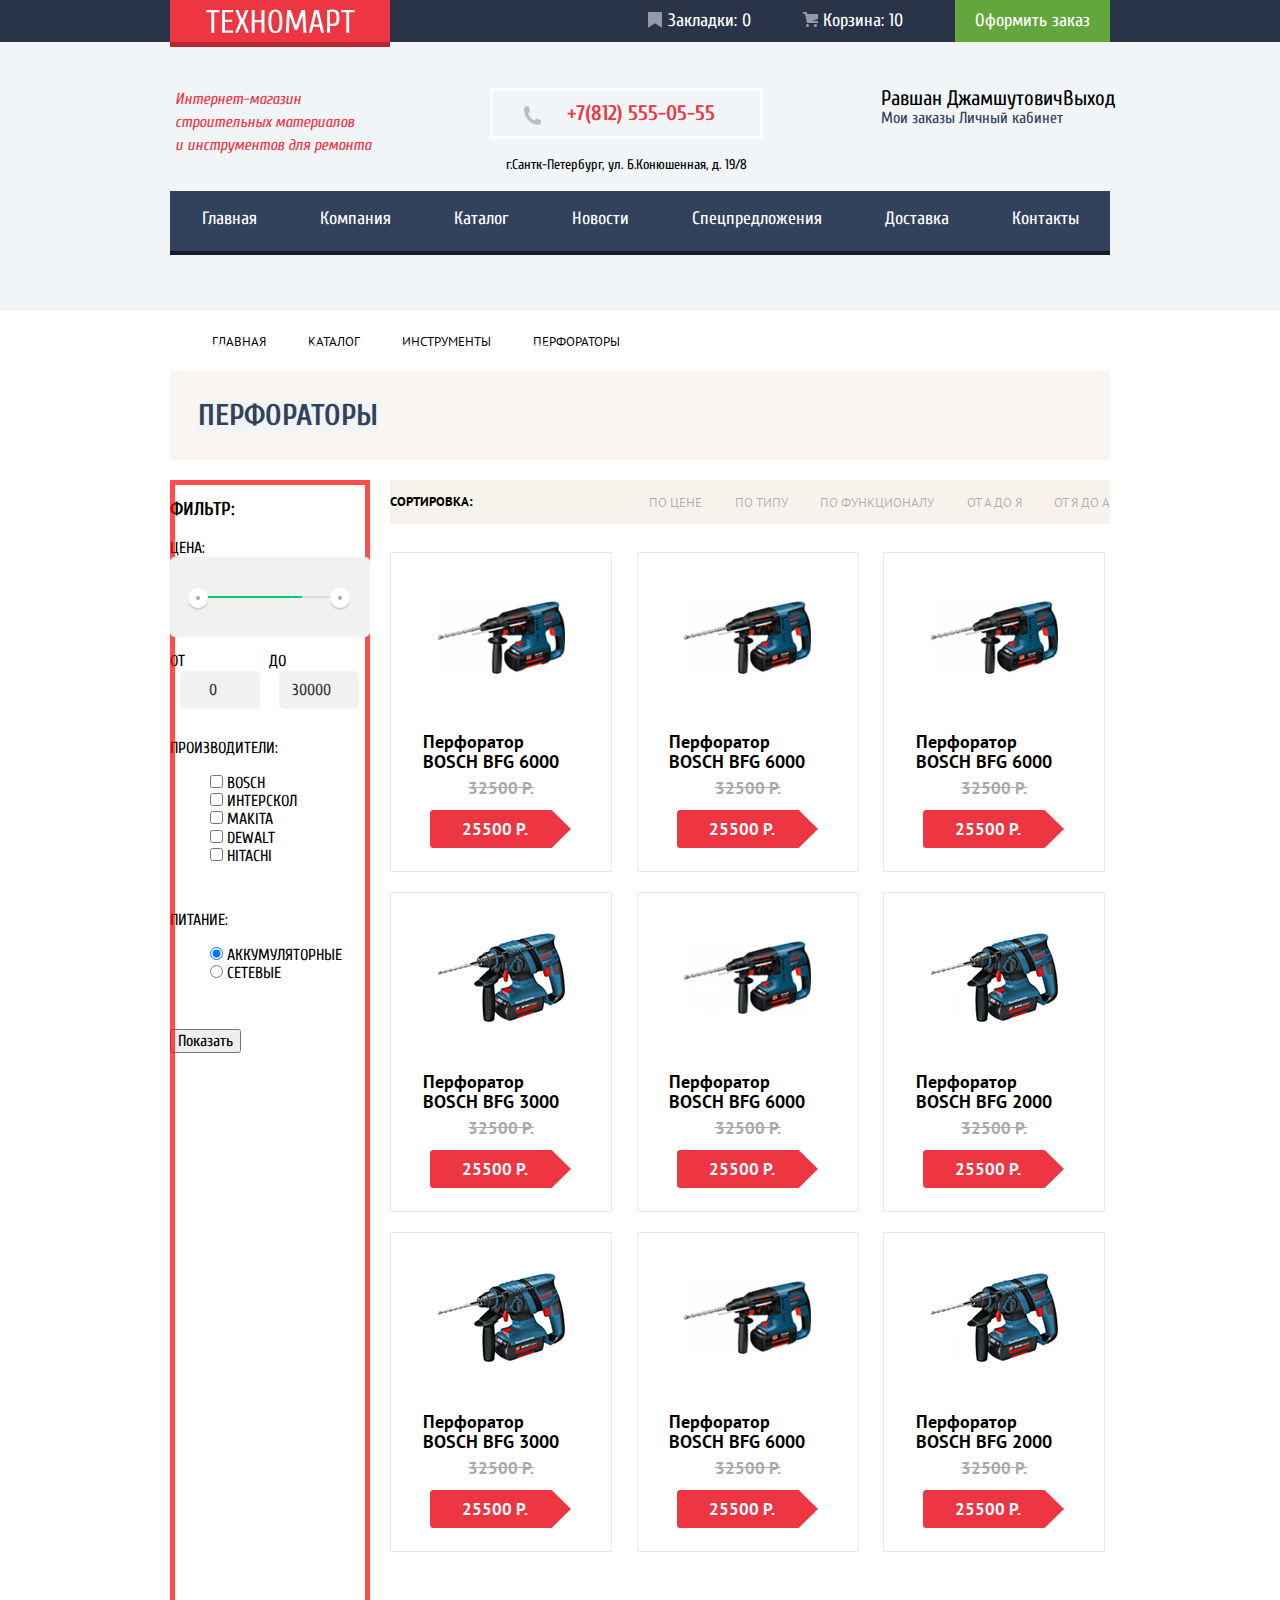
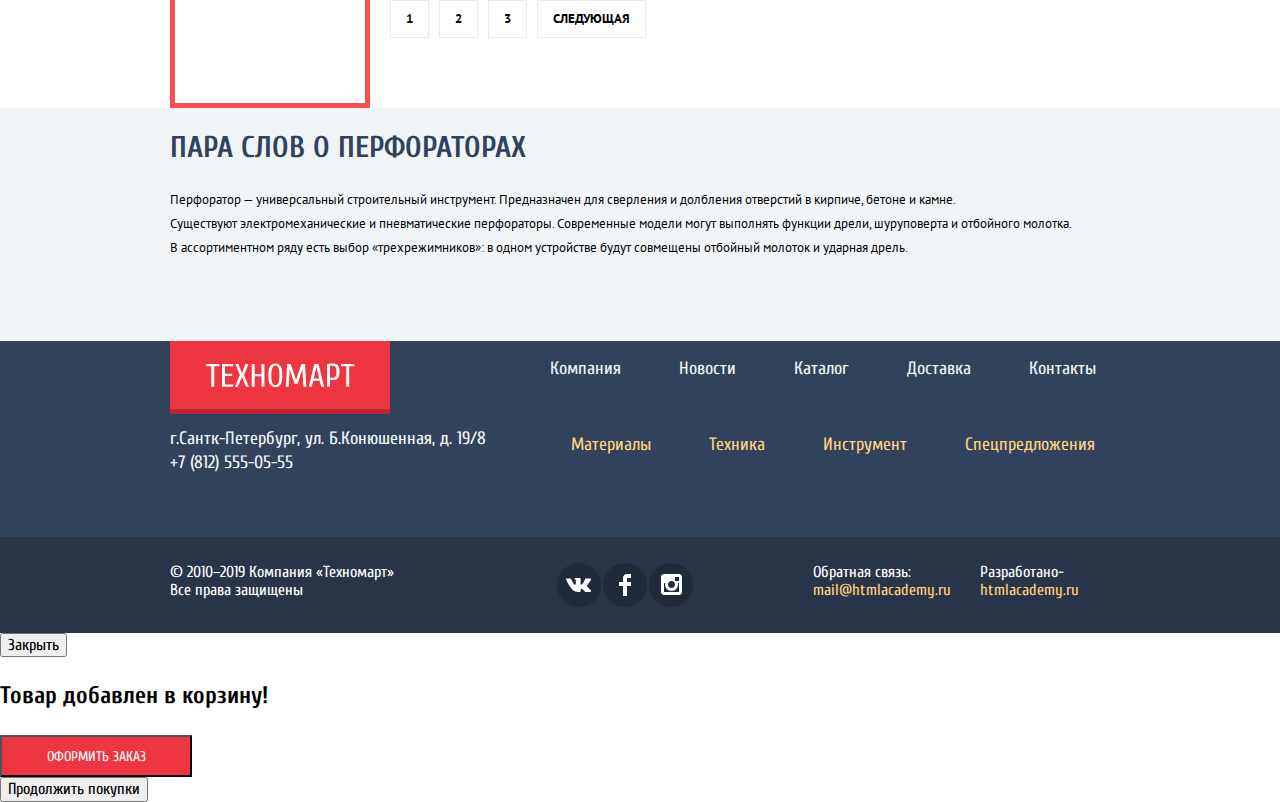
==== commit 25eb6511: "start style breadcrums" ====
--- a/catalog.html
+++ b/catalog.html
@@ -81,7 +81,27 @@
       <section class="filters">
         <h3 class="title-filters">Фильтр:</h3>
         <form method="get" action="#">
-          <fieldset>
+          <fieldset class="filter-item">
+            <legend>Цена:</legend>
+            <div class="range-filter">
+              <div class="range-controls">
+                <div class="scale">
+                  <div class="bar"></div>
+                </div>
+                <div class="toggle toggle-min" tabindex="0"></div>
+                <div class="toggle toggle-max" tabindex="0"></div>
+              </div>
+              <div class="price-controls">
+                <label class="min-price">
+                  от <input type="number" name="min-price" value="0">
+                </label>
+                <label class="max-price">
+                  до <input type="number" name="max-price" value="30000">
+                </label>
+              </div>
+            </div>
+          </fieldset>
+          <fieldset class="filter-item">
             <legend>Производители:</legend>
             <ul class="filter-produser clear-list">
               <li>
@@ -106,7 +126,7 @@
               </li>
             </ul>
           </fieldset>
-          <fieldset>
+          <fieldset class="filter-item">
             <legend>Питание:</legend>
             <ul class="filter-power clear-list">
               <li>
--- a/css/style.css
+++ b/css/style.css
@@ -740,11 +740,47 @@
 /*catalog*/
 
 .breadcrumbs {
-  width: 464px;
-  display: flex;
-  justify-content: space-between;
+  width: 600px;
+  display: flex;
+  justify-content: start;
+  flex-wrap: wrap;
   padding: 0;
   margin: 0 0 20px 0;
+}
+
+.breadcrumbs li:first-child::before {
+  content: "";
+  position:absolute;
+  left: 0;
+  top: 12px;
+  width: 16px;
+  height: 18px;
+  background-image: url(../img/icons/icon-bookmark.svg);
+  background-repeat: no-repeat;
+  background-position: 0 0;
+  opacity: 0.5;
+}
+
+.breadcrumbs li::after {
+  content: "";
+  position:absolute;
+  left: 0;
+  top: 12px;
+  width: 16px;
+  height: 18px;
+  background-image: url(../img/icons/icon-bookmark.svg);
+  background-repeat: no-repeat;
+  background-position: 0 0;
+  opacity: 0.5;
+}
+
+.breadcrumbs li {
+  position: relative;
+  margin-right: 42px;
+}
+
+.breadcrumbs li:first-child {
+  margin-left: 42px;
 }
 
 .breadcrumbs a {
@@ -763,11 +799,73 @@
   outline-offset: -5px;
 }
 
-.filters fieldset {
+.filter-item {
   padding: 0;
   margin: 0;
   margin-bottom: 30px;
   border: none;
+}
+
+.range-controls {
+  position: relative;
+  height: 41px;
+  margin-bottom: 15px;
+  padding-top: 39px;
+  padding-right: 20px;
+  padding-left: 20px;
+  background-color: #f1f1f1;
+  border-radius: 5px;
+}
+
+.range-controls .toggle {
+  position: absolute;
+  top: 31px;
+  left: 0;
+  width: 4px;
+  height: 4px;
+  padding: 0;
+  border: 8px solid #ffffff;
+  background-color: #ababab;
+  border-radius: 50%;
+  box-shadow: 0 2px 1px 0 #cfcfcf;
+  cursor: pointer;
+}
+
+.price-controls input {
+  width: 60px;
+  padding: 10px;
+  margin-left: 10px;
+  text-align: center;
+  color: #283136;
+  border: none;
+  border-radius: 5px;
+  background: #f1f1f1;
+  font-family: inherit;
+  font-size: inherit;
+}
+
+.price-controls {
+  display: flex;
+  justify-content: space-between;
+}
+
+.range-controls .toggle-min {
+  left: 18px;
+}
+
+.range-controls .toggle-max {
+  left: 160px;
+}
+
+.range-controls .scale {
+  height: 2px;
+  background: #d7dcde;
+}
+
+.range-controls .bar {
+  width: 70%;
+  height: 2px;
+  background: #00ca74;
 }
 
 .catalog-title {
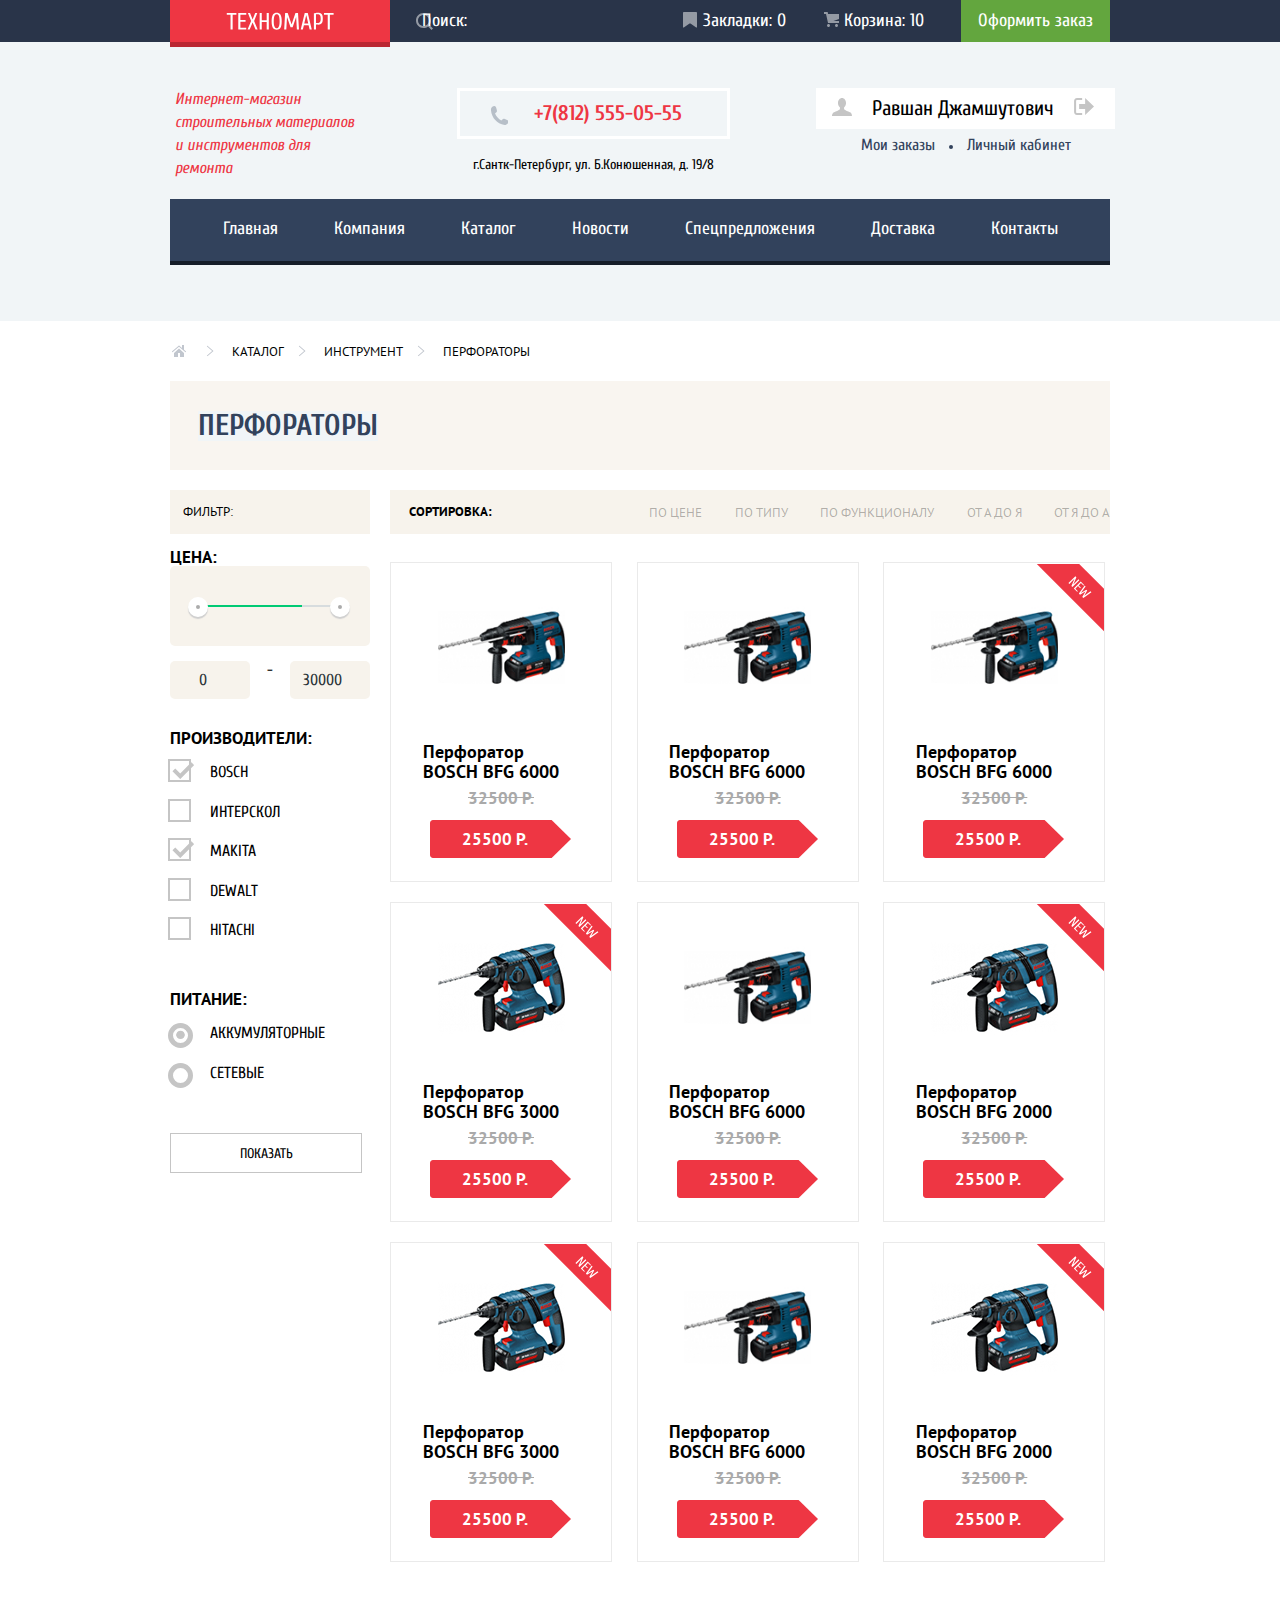
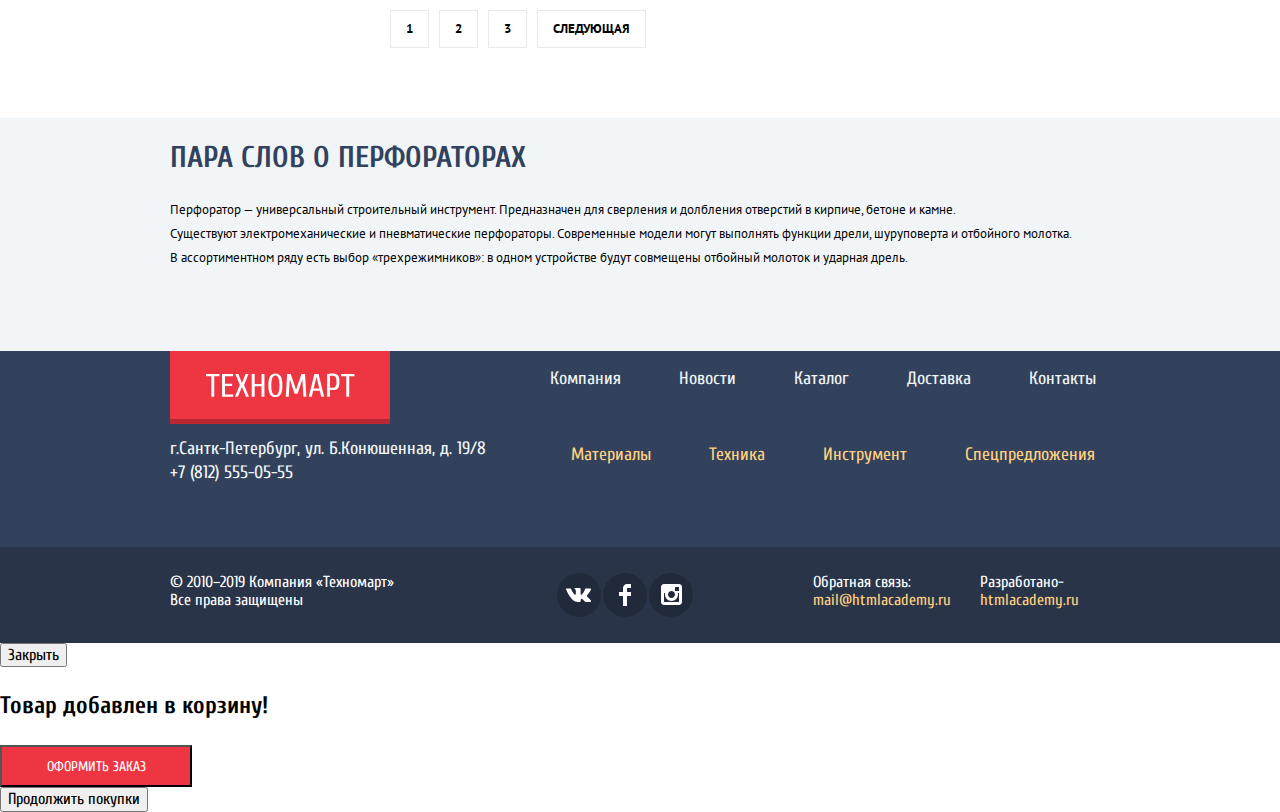
==== commit 38f16a73: "created user log" ====
--- a/catalog.html
+++ b/catalog.html
@@ -7,10 +7,8 @@
   <link rel="apple-touch-icon" href="img/favicons/180.png">
   <link rel="manifest" href="manifest.webmanifest">
   <link rel="preconnect" href="https://fonts.gstatic.com">
-  <link
-    href="https://fonts.googleapis.com/css2?family=Cuprum:ital,wght@0,700;1,400&family=PT+Sans:ital,wght@0,700;1,400&display=swap"
-    rel="stylesheet">
-  <link href="https://fonts.googleapis.com/css2?family=PT+Sans:ital,wght@0,700;1,400&display=swap" rel="stylesheet">
+  <link href="https://fonts.googleapis.com/css2?family=Cuprum&family=PT+Sans&display=swap" rel="stylesheet">
+  <link href="https://fonts.googleapis.com/css2?family=Cuprum&family=PT+Sans&display=swap" rel="stylesheet">
   <link href="css/normalize.css" rel="stylesheet">
   <link href="css/style.css" rel="stylesheet">
   <title>Каталог Academy: Техномарт</title>
@@ -20,6 +18,14 @@
   <section class="header-top">
     <div class="header-top-content content-center">
       <a class="logo-main-header"><img src="img/icons/logo-technomart.svg" width="150" height="100" alt=""></a>
+      <form action="#" method="get" class="search">
+        <input type="search" name="find" class="search-field" placeholder="Поиск:">
+        <svg width="17" height="17" viewBox="0 0 17 17" fill="none" xmlns="http://www.w3.org/2000/svg">
+          <path fill-rule="evenodd" clip-rule="evenodd"
+                d="M13.458 12.044L17 15.586L15.586 17L12.044 13.458C10.782 14.421 9.21 15 7.5 15C3.35786 15 0 11.6421 0 7.5C0 3.35786 3.35786 0 7.5 0C11.6421 0 15 3.35786 15 7.5C15.0001 9.14309 14.4581 10.7403 13.458 12.044ZM7.5 2C4.467 2 2 4.467 2 7.5C2.00331 10.5362 4.4638 12.9967 7.5 13C10.532 13 13 10.532 13 7.5C13 4.467 10.532 2 7.5 2Z"
+                fill="white"/>
+        </svg>
+      </form>
       <div class="user-info">
         <a class="bookmarks" href="blank.html">Закладки: 0</a>
         <a class="basket" href="blank.html">Корзина: 10</a>
@@ -35,9 +41,13 @@
       <p>г.Сантк-Петербург, ул. Б.Конюшенная, д. 19/8</p>
     </address>
     <div class="user-section">
-      <div class="login-section">
+      <div class="login-section catalog-login">
         <a class="user-name" href="blank.html">Равшан Джамшутович</a>
-        <a class="link-exit" href="blank.html">Выход</a>
+        <a class="link-exit" href="blank.html"><svg width="20" height="17" viewBox="0 0 20 17" fill="none" xmlns="http://www.w3.org/2000/svg">
+          <path d="M20 8.5L11.125 0V6H5.125V11H11.125V17L20 8.5Z" fill="#C5C5C5"/>
+          <path d="M2.10604 13.952V3.048C2.12404 2.672 2.27704 1.991 3.11604 1.991H8.14304V0H3.11604C0.938036 0 0.112036 1.81 0.0870361 3.027V13.973C0.112036 15.189 0.938036 17 3.11604 17H8.14304V15.01H3.11604C2.27704 15.01 2.12404 14.327 2.10604 13.952Z" fill="#C5C5C5"/>
+        </svg>
+        </a>
       </div>
       <div class="cabinet-section">
         <a class="link-user-orders" href="blank.html">Мои заказы</a>
@@ -62,13 +72,13 @@
   <div class="container-part-1 content-center">
     <ul class="breadcrumbs clear-list">
       <li>
-        <a href="index.html">Главная</a>
+        <a href="index.html"></a>
       </li>
       <li>
         <a href="catalog.html">Каталог</a>
       </li>
       <li>
-        <a href="#">Инструменты</a>
+        <a href="#">Инструмент</a>
       </li>
       <li>
         <a href="#">Перфораторы</a>
@@ -93,10 +103,10 @@
               </div>
               <div class="price-controls">
                 <label class="min-price">
-                  от <input type="number" name="min-price" value="0">
-                </label>
+                  <input type="number" name="min-price" value="0">
+                </label> -
                 <label class="max-price">
-                  до <input type="number" name="max-price" value="30000">
+                  <input type="number" name="max-price" value="30000">
                 </label>
               </div>
             </div>
@@ -104,24 +114,27 @@
           <fieldset class="filter-item">
             <legend>Производители:</legend>
             <ul class="filter-produser clear-list">
-              <li>
-                <input type="checkbox" name="bosch" id="filter-bosch">
+              <li class="filter-option">
+                <input class="visually-hidden filter-input-checkbox" type="checkbox" name="bosch" id="filter-bosch"
+                       checked>
                 <label for="filter-bosch">bosch</label>
               </li>
-              <li>
-                <input type="checkbox" name="interscol" id="filter-interscol">
+              <li class="filter-option">
+                <input class="visually-hidden filter-input-checkbox" type="checkbox" name="interscol"
+                       id="filter-interscol">
                 <label for="filter-interscol">Интерскол</label>
               </li>
-              <li>
-                <input type="checkbox" name="makita" id="filter-makita">
+              <li class="filter-option">
+                <input class="visually-hidden filter-input-checkbox" type="checkbox" name="makita" id="filter-makita"
+                       checked>
                 <label for="filter-makita">makita</label>
               </li>
-              <li>
-                <input type="checkbox" name="dewalt" id="filter-dewalt">
+              <li class="filter-option">
+                <input class="visually-hidden filter-input-checkbox" type="checkbox" name="dewalt" id="filter-dewalt">
                 <label for="filter-dewalt">dewalt</label>
               </li>
-              <li>
-                <input type="checkbox" name="hitachi" id="filter-hitachi">
+              <li class="filter-option">
+                <input class="visually-hidden filter-input-checkbox" type="checkbox" name="hitachi" id="filter-hitachi">
                 <label for="filter-hitachi">hitachi</label>
               </li>
             </ul>
@@ -129,17 +142,19 @@
           <fieldset class="filter-item">
             <legend>Питание:</legend>
             <ul class="filter-power clear-list">
-              <li>
-                <input type="radio" name="power-group" value="battery" id="filter-battery" checked>
+              <li class="filter-option">
+                <input class="visually-hidden filter-input-radio" type="radio" name="power-group" value="battery"
+                       id="filter-battery" checked>
                 <label for="filter-battery">Аккумуляторные</label>
               </li>
-              <li>
-                <input type="radio" name="power-group" value="supply" id="filter-supply">
+              <li class="filter-option">
+                <input class="visually-hidden filter-input-radio" type="radio" name="power-group" value="supply"
+                       id="filter-supply">
                 <label for="filter-supply">Сетевые</label>
               </li>
             </ul>
           </fieldset>
-          <button type="submit">Показать</button>
+          <button class="button filter-button" type="submit">Показать</button>
         </form>
       </section>
       <div>
@@ -168,12 +183,38 @@
               <a class="button-goods-item" href="blank.html">25500 Р.</a>
             </li>
             <li class="goods-item">
+              <p class="sticker-new">
+                <svg width="70" height="70" viewBox="0 0 70 70" fill="none" xmlns="http://www.w3.org/2000/svg">
+                  <mask id="mask0" mask-type="alpha" maskUnits="userSpaceOnUse" x="0" y="0" width="70" height="70">
+                    <rect width="70" height="70" fill="#C4C4C4"/>
+                  </mask>
+                  <g mask="url(#mask0)">
+                    <rect x="22.2133" y="-23" width="100" height="30" transform="rotate(45 22.2133 -23)" fill="#EE3643"/>
+                    <path
+                      d="M34.4527 19.1096L41.3823 12.1799L42.3723 13.1699L39.5014 20.0995L39.5509 20.149L44.4512 15.2488L45.3421 16.1397L38.4125 23.0694L37.4225 22.0794L40.2934 15.1498L40.2439 15.1003L35.3436 20.0005L34.4527 19.1096ZM39.7988 24.4557L46.7284 17.526L50.0943 20.8919L49.4013 21.5848L46.9264 19.1099L44.6496 21.3868L46.8274 23.5647L46.1345 24.2577L43.9566 22.0798L41.3827 24.6537L43.8576 27.1285L43.1646 27.8215L39.7988 24.4557ZM44.899 29.5558L50.6902 21.4878L51.5811 22.3787L47.1264 28.6154L47.1759 28.6649L52.3236 25.695L53.2145 26.586L50.2447 31.7337L50.2942 31.7832L56.5309 27.3285L57.4218 28.2194L49.3537 34.0106L48.2648 32.9217L51.3039 27.6452L51.2643 27.6056L45.9879 30.6448L44.899 29.5558Z"
+                      fill="white"/>
+                  </g>
+                </svg>
+              </p>
               <img src="img/bosch_6000.jpg" width="144" height="128" alt="Перфоратор BOSCH BFG 6000">
               <a class="goods-link" href="blank.html">Перфоратор BOSCH BFG 6000</a>
               <del>32500 Р.</del>
               <a class="button-goods-item" href="blank.html">25500 Р.</a>
             </li>
             <li class="goods-item">
+              <p class="sticker-new">
+                <svg width="70" height="70" viewBox="0 0 70 70" fill="none" xmlns="http://www.w3.org/2000/svg">
+                  <mask id="mask0" mask-type="alpha" maskUnits="userSpaceOnUse" x="0" y="0" width="70" height="70">
+                    <rect width="70" height="70" fill="#C4C4C4"/>
+                  </mask>
+                  <g mask="url(#mask0)">
+                    <rect x="22.2133" y="-23" width="100" height="30" transform="rotate(45 22.2133 -23)" fill="#EE3643"/>
+                    <path
+                      d="M34.4527 19.1096L41.3823 12.1799L42.3723 13.1699L39.5014 20.0995L39.5509 20.149L44.4512 15.2488L45.3421 16.1397L38.4125 23.0694L37.4225 22.0794L40.2934 15.1498L40.2439 15.1003L35.3436 20.0005L34.4527 19.1096ZM39.7988 24.4557L46.7284 17.526L50.0943 20.8919L49.4013 21.5848L46.9264 19.1099L44.6496 21.3868L46.8274 23.5647L46.1345 24.2577L43.9566 22.0798L41.3827 24.6537L43.8576 27.1285L43.1646 27.8215L39.7988 24.4557ZM44.899 29.5558L50.6902 21.4878L51.5811 22.3787L47.1264 28.6154L47.1759 28.6649L52.3236 25.695L53.2145 26.586L50.2447 31.7337L50.2942 31.7832L56.5309 27.3285L57.4218 28.2194L49.3537 34.0106L48.2648 32.9217L51.3039 27.6452L51.2643 27.6056L45.9879 30.6448L44.899 29.5558Z"
+                      fill="white"/>
+                  </g>
+                </svg>
+              </p>
               <img src="img/bosch_3000.jpg" width="144" height="128" alt="Перфоратор BOSCH BFG 3000">
               <a class="goods-link" href="blank.html">Перфоратор BOSCH BFG 3000</a>
               <del>32500 Р.</del>
@@ -186,12 +227,38 @@
               <a class="button-goods-item" href="blank.html">25500 Р.</a>
             </li>
             <li class="goods-item">
+              <p class="sticker-new">
+                <svg width="70" height="70" viewBox="0 0 70 70" fill="none" xmlns="http://www.w3.org/2000/svg">
+                  <mask id="mask0" mask-type="alpha" maskUnits="userSpaceOnUse" x="0" y="0" width="70" height="70">
+                    <rect width="70" height="70" fill="#C4C4C4"/>
+                  </mask>
+                  <g mask="url(#mask0)">
+                    <rect x="22.2133" y="-23" width="100" height="30" transform="rotate(45 22.2133 -23)" fill="#EE3643"/>
+                    <path
+                      d="M34.4527 19.1096L41.3823 12.1799L42.3723 13.1699L39.5014 20.0995L39.5509 20.149L44.4512 15.2488L45.3421 16.1397L38.4125 23.0694L37.4225 22.0794L40.2934 15.1498L40.2439 15.1003L35.3436 20.0005L34.4527 19.1096ZM39.7988 24.4557L46.7284 17.526L50.0943 20.8919L49.4013 21.5848L46.9264 19.1099L44.6496 21.3868L46.8274 23.5647L46.1345 24.2577L43.9566 22.0798L41.3827 24.6537L43.8576 27.1285L43.1646 27.8215L39.7988 24.4557ZM44.899 29.5558L50.6902 21.4878L51.5811 22.3787L47.1264 28.6154L47.1759 28.6649L52.3236 25.695L53.2145 26.586L50.2447 31.7337L50.2942 31.7832L56.5309 27.3285L57.4218 28.2194L49.3537 34.0106L48.2648 32.9217L51.3039 27.6452L51.2643 27.6056L45.9879 30.6448L44.899 29.5558Z"
+                      fill="white"/>
+                  </g>
+                </svg>
+              </p>
               <img src="img/bosch_2000.jpg" width="144" height="128" alt="Перфоратор BOSCH BFG 2000">
               <a class="goods-link" href="blank.html">Перфоратор BOSCH BFG 2000</a>
               <del>32500 Р.</del>
               <a class="button-goods-item" href="blank.html">25500 Р.</a>
             </li>
             <li class="goods-item">
+              <p class="sticker-new">
+                <svg width="70" height="70" viewBox="0 0 70 70" fill="none" xmlns="http://www.w3.org/2000/svg">
+                  <mask id="mask0" mask-type="alpha" maskUnits="userSpaceOnUse" x="0" y="0" width="70" height="70">
+                    <rect width="70" height="70" fill="#C4C4C4"/>
+                  </mask>
+                  <g mask="url(#mask0)">
+                    <rect x="22.2133" y="-23" width="100" height="30" transform="rotate(45 22.2133 -23)" fill="#EE3643"/>
+                    <path
+                      d="M34.4527 19.1096L41.3823 12.1799L42.3723 13.1699L39.5014 20.0995L39.5509 20.149L44.4512 15.2488L45.3421 16.1397L38.4125 23.0694L37.4225 22.0794L40.2934 15.1498L40.2439 15.1003L35.3436 20.0005L34.4527 19.1096ZM39.7988 24.4557L46.7284 17.526L50.0943 20.8919L49.4013 21.5848L46.9264 19.1099L44.6496 21.3868L46.8274 23.5647L46.1345 24.2577L43.9566 22.0798L41.3827 24.6537L43.8576 27.1285L43.1646 27.8215L39.7988 24.4557ZM44.899 29.5558L50.6902 21.4878L51.5811 22.3787L47.1264 28.6154L47.1759 28.6649L52.3236 25.695L53.2145 26.586L50.2447 31.7337L50.2942 31.7832L56.5309 27.3285L57.4218 28.2194L49.3537 34.0106L48.2648 32.9217L51.3039 27.6452L51.2643 27.6056L45.9879 30.6448L44.899 29.5558Z"
+                      fill="white"/>
+                  </g>
+                </svg>
+              </p>
               <img src="img/bosch_3000.jpg" width="144" height="128" alt="Перфоратор BOSCH BFG 3000">
               <a class="goods-link" href="blank.html">Перфоратор BOSCH BFG 3000</a>
               <del>32500 Р.</del>
@@ -204,6 +271,19 @@
               <a class="button-goods-item" href="blank.html">25500 Р.</a>
             </li>
             <li class="goods-item">
+              <p class="sticker-new">
+                <svg width="70" height="70" viewBox="0 0 70 70" fill="none" xmlns="http://www.w3.org/2000/svg">
+                  <mask id="mask0" mask-type="alpha" maskUnits="userSpaceOnUse" x="0" y="0" width="70" height="70">
+                    <rect width="70" height="70" fill="#C4C4C4"/>
+                  </mask>
+                  <g mask="url(#mask0)">
+                    <rect x="22.2133" y="-23" width="100" height="30" transform="rotate(45 22.2133 -23)" fill="#EE3643"/>
+                    <path
+                      d="M34.4527 19.1096L41.3823 12.1799L42.3723 13.1699L39.5014 20.0995L39.5509 20.149L44.4512 15.2488L45.3421 16.1397L38.4125 23.0694L37.4225 22.0794L40.2934 15.1498L40.2439 15.1003L35.3436 20.0005L34.4527 19.1096ZM39.7988 24.4557L46.7284 17.526L50.0943 20.8919L49.4013 21.5848L46.9264 19.1099L44.6496 21.3868L46.8274 23.5647L46.1345 24.2577L43.9566 22.0798L41.3827 24.6537L43.8576 27.1285L43.1646 27.8215L39.7988 24.4557ZM44.899 29.5558L50.6902 21.4878L51.5811 22.3787L47.1264 28.6154L47.1759 28.6649L52.3236 25.695L53.2145 26.586L50.2447 31.7337L50.2942 31.7832L56.5309 27.3285L57.4218 28.2194L49.3537 34.0106L48.2648 32.9217L51.3039 27.6452L51.2643 27.6056L45.9879 30.6448L44.899 29.5558Z"
+                      fill="white"/>
+                  </g>
+                </svg>
+              </p>
               <img src="img/bosch_2000.jpg" width="144" height="128" alt="Перфоратор BOSCH BFG 2000">
               <a class="goods-link" href="blank.html">Перфоратор BOSCH BFG 2000</a>
               <del>32500 Р.</del>
--- a/css/style.css
+++ b/css/style.css
@@ -19,6 +19,8 @@
   --basic-golden-tainoi: #FFBF47;
   --basic-light-orange: #FFD180;
   --gray-900: #A9A9A9;
+  --gray-840: #E5E5E5;
+  --gray-900-rgba-001: rgba(0, 0, 0, 0.0001);
   --gray-850-rgba-05: rgba(241, 245, 247, 0.5);
   --gray-800-rgba-03: rgba(197, 197, 197, 0.3);
   --gray-700-rgba-03: rgba(169, 169, 169, 0.3);
@@ -64,6 +66,10 @@
   position: relative;
 }
 
+.logo-main-header img {
+  width: 108px;
+}
+
 .logo-main-footer {
   display: flex;
   justify-content: center;
@@ -80,7 +86,7 @@
   grid-template-rows: min-content 1fr min-content;
   align-content: start;
   background-color: var(--white-900);
-  font-family: "Cuprum", sans-serif;
+  font-family: 'Cuprum', sans-serif;
   font-weight: 400;
 }
 
@@ -117,6 +123,8 @@
 }
 
 .header-top {
+  font-style: normal;
+  font-weight: 400;
   font-size: 18px;
   line-height: 24px;
   background-color: var(--black-600);
@@ -124,7 +132,7 @@
 }
 
 .user-info {
-  width: 462px;
+  width: 427px;
   display: flex;
   justify-content: space-between;
   align-items: center;
@@ -187,7 +195,7 @@
 
 .make-oder {
   background-color: var(--green-900);
-  padding: 9px 20px;
+  padding: 9px 17px;
 }
 
 .sing-up {
@@ -229,6 +237,7 @@
   align-items: flex-start;
   justify-content: space-between;
   padding: 0 20px 0 30px;
+  margin-bottom: 8px;
 }
 
 .about-shop-text {
@@ -277,6 +286,44 @@
   align-items: center;
 }
 
+.catalog-login {
+  padding: 10px 0 10px 0;
+  width: 299px;
+  background-color: var(--white-900);
+  justify-content: normal;
+  margin-bottom: 7px;
+}
+
+.catalog-login a:first-child {
+  margin: 0 20px 0 56px;
+}
+
+.cabinet-section {
+  display: flex;
+  justify-content: center;
+}
+
+.link-user-orders {
+  margin-right: 16px;
+}
+
+.link-user-cabinet {
+  margin-left: 16px;
+  position: relative;
+}
+
+.link-user-cabinet::before {
+  content: "";
+  position:absolute;
+  left: -18px;
+  top: 9px;
+  width: 4px;
+  height: 4px;
+  background-color: var(--black-500);
+  border-radius: 50%;
+  opacity: 1;
+}
+
 .login-section a {
   font-size: 21px;
   line-height: 21px;
@@ -297,18 +344,44 @@
   padding: 0;
 }
 
+.search {
+  position: relative;
+  margin-right: 56px;
+}
+
+.search-field {
+  background-color: var(--black-600);
+  border: none;
+}
+
+.search-field::-webkit-input-placeholder { color: var(--white-900); }
+
+.search svg {
+  position: absolute;
+  right: 165px;
+  top: 4px;
+  opacity: 0.5;
+}
+
 .nav-site {
   display: flex;
-  justify-content: space-around;
+  /*justify-content: space-around;*/
   margin: 0;
-  padding: 0;
   box-shadow: 0 4px 0 0 var(--black-800);
+  padding: 2px 53px 0 53px;
 }
 
 .nav-site a {
+  font-family: 'Cuprum', sans-serif;
+  font-weight: 400;
+  font-style: normal;
   color: var(--white-900);
   font-size: 18px;
   line-height: 24px;
+}
+
+.nav-site-item {
+  margin-right: 56px;
 }
 
 .nav-site-item a {
@@ -506,7 +579,7 @@
 
 .goods {
   margin-bottom: 70px;
-  font-family: "PT Sans", "Arial", sans-serif;
+  font-family: 'PT Sans', sans-serif;
   font-weight: 700;
 }
 
@@ -622,7 +695,7 @@
 }
 
 .services p {
-  font-family: "PT Sans", "Arial", sans-serif;
+  font-family: 'PT Sans', sans-serif;
   font-size: 13px;
   line-height: 24px;
 }
@@ -712,7 +785,7 @@
 }
 
 .description p {
-  font-family: "PT Sans", "Arial", sans-serif;
+  font-family: 'PT Sans', sans-serif;
   font-size: 13px;
   line-height: 24px;
 }
@@ -751,40 +824,40 @@
 .breadcrumbs li:first-child::before {
   content: "";
   position:absolute;
-  left: 0;
-  top: 12px;
+  left: -20px;
+  top: 3px;
   width: 16px;
   height: 18px;
-  background-image: url(../img/icons/icon-bookmark.svg);
+  background-image: url(../img/icons/icon-home.svg);
   background-repeat: no-repeat;
   background-position: 0 0;
-  opacity: 0.5;
-}
-
-.breadcrumbs li::after {
+  opacity: 1;
+}
+
+.breadcrumbs li:not(:first-child)::after {
   content: "";
   position:absolute;
-  left: 0;
-  top: 12px;
+  left: -26px;
+  top: 3px;
   width: 16px;
   height: 18px;
-  background-image: url(../img/icons/icon-bookmark.svg);
+  background-image: url(../img/icons/arrow_bread.svg);
   background-repeat: no-repeat;
   background-position: 0 0;
-  opacity: 0.5;
+  opacity: 1;
 }
 
 .breadcrumbs li {
   position: relative;
-  margin-right: 42px;
+  margin-right: 40px;
 }
 
 .breadcrumbs li:first-child {
-  margin-left: 42px;
+  margin-left: 22px;
 }
 
 .breadcrumbs a {
-  font-family: "PT Sans", "Arial", sans-serif;
+  font-family: 'PT Sans', sans-serif;
   color: var(--black-900);
   font-size: 13px;
   line-height: 18px;
@@ -794,9 +867,6 @@
 .filters {
   text-transform: uppercase;
   margin-right: 20px;
-
-  outline: 5px solid rgba(255, 0, 0, 0.7);
-  outline-offset: -5px;
 }
 
 .filter-item {
@@ -806,6 +876,86 @@
   border: none;
 }
 
+.filter-input-checkbox + label::before {
+  content: "";
+  position: absolute;
+  left: -42px;
+  top: -4px;
+  width: 23px;
+  height: 23px;
+  border: 2px solid var(--gray-700);
+  box-sizing: border-box;
+}
+
+.filter-input-checkbox:checked + label::after {
+  content: "";
+  position: absolute;
+  top: -1px;
+  left: -38px;
+  width: 22px;
+  height: 17px;
+  background-image: url("../img/icons/icon-checkbox-on.svg");
+}
+
+.filter-input-radio + label::before {
+  content: "";
+  position: absolute;
+  left: -42px;
+  top: -1px;
+  width: 25px;
+  height: 25px;
+  border: 5px solid var(--gray-700);
+  border-radius: 50%;
+  box-sizing: border-box;
+}
+
+.filter-input-radio:checked + label::after {
+  content: "";
+  position: absolute;
+  top: 6px;
+  left: -34px;
+  width: 9px;
+  height: 9px;
+  background-image: url("../img/icons/icon-point.svg");
+  border-radius: 50%;
+}
+
+.filter-item legend {
+  font-family: 'PT Sans', sans-serif;
+  color: var(--black-900);
+  font-size: 17px;
+  line-height: 18px;
+  font-weight: 700;
+  font-style: normal;
+}
+
+.filter-option {
+  margin-bottom: 21px;
+}
+
+.filter-option label {
+  position: relative;
+  display: block;
+  cursor: pointer;
+  user-select: none;
+}
+
+.user-name {
+  position: relative;
+}
+
+.user-name::before {
+  content: "";
+  position:absolute;
+  left: -40px;
+  width: 21px;
+  height: 18px;
+  background-image: url(../img/icons/icon-user.svg);
+  background-repeat: no-repeat;
+  background-position: 0 0;
+  opacity: 1;
+}
+
 .range-controls {
   position: relative;
   height: 41px;
@@ -813,7 +963,7 @@
   padding-top: 39px;
   padding-right: 20px;
   padding-left: 20px;
-  background-color: #f1f1f1;
+  background-color: var(--gray-600);
   border-radius: 5px;
 }
 
@@ -834,12 +984,12 @@
 .price-controls input {
   width: 60px;
   padding: 10px;
-  margin-left: 10px;
+  margin-left: 0;
   text-align: center;
   color: #283136;
   border: none;
   border-radius: 5px;
-  background: #f1f1f1;
+  background: var(--gray-600);
   font-family: inherit;
   font-size: inherit;
 }
@@ -883,11 +1033,24 @@
   background-color: var(--gray-600);
 }
 
+.title-filters {
+  font-family: 'PT Sans', sans-serif;
+  color: var(--black-900);
+  font-style: normal;
+  font-weight: 400;
+  font-size: 13px;
+  line-height: 18px;
+  background-color: var(--gray-600);
+  margin: 0 0 14px 0;
+  padding: 13px;
+}
+
 .title-sorting {
-  font-family: "PT Sans", "Arial", sans-serif;
+  font-family: 'PT Sans', sans-serif;
   color: var(--black-900);
   font-size: 13px;
   line-height: 18px;
+  padding-left: 19px;
 }
 
 .sorting-list {
@@ -900,7 +1063,7 @@
 }
 
 .sorting-list a {
-  font-family: "PT Sans", "Arial", sans-serif;
+  font-family: 'PT Sans', sans-serif;
   color: var(--black-900-rgba-03);
   font-size: 13px;
   line-height: 18px;
@@ -932,7 +1095,7 @@
   display: block;
   border:  1px solid var(--gray-650);
   padding: 9px 15px;
-  font-family: "PT Sans", "Arial", sans-serif;
+  font-family: 'PT Sans', sans-serif;
   color: var(--black-900);
   font-size: 13px;
   line-height: 18px;
@@ -954,7 +1117,7 @@
 }
 
 .info-descriptions-goods p {
-  font-family: "PT Sans", "Arial", sans-serif;
+  font-family: 'PT Sans', sans-serif;
   color: var(--black-900);
   font-size: 13px;
   line-height: 24px;
@@ -1034,6 +1197,10 @@
   display: flex;
   padding: 0;
   width: 539px;
+}
+
+.link-exit {
+  position: relative;
 }
 
 .footer-category-item {
@@ -1139,6 +1306,13 @@
   padding: 11px 0 9px 0;
 }
 
+.filter-button {
+  color: var(--black-900);
+  text-transform: uppercase;
+  background-color: var(--white-900);
+  border: 1px solid var(--gray-700);
+}
+
 .link-get-info {
   background-color: var(--red-600);
 }
